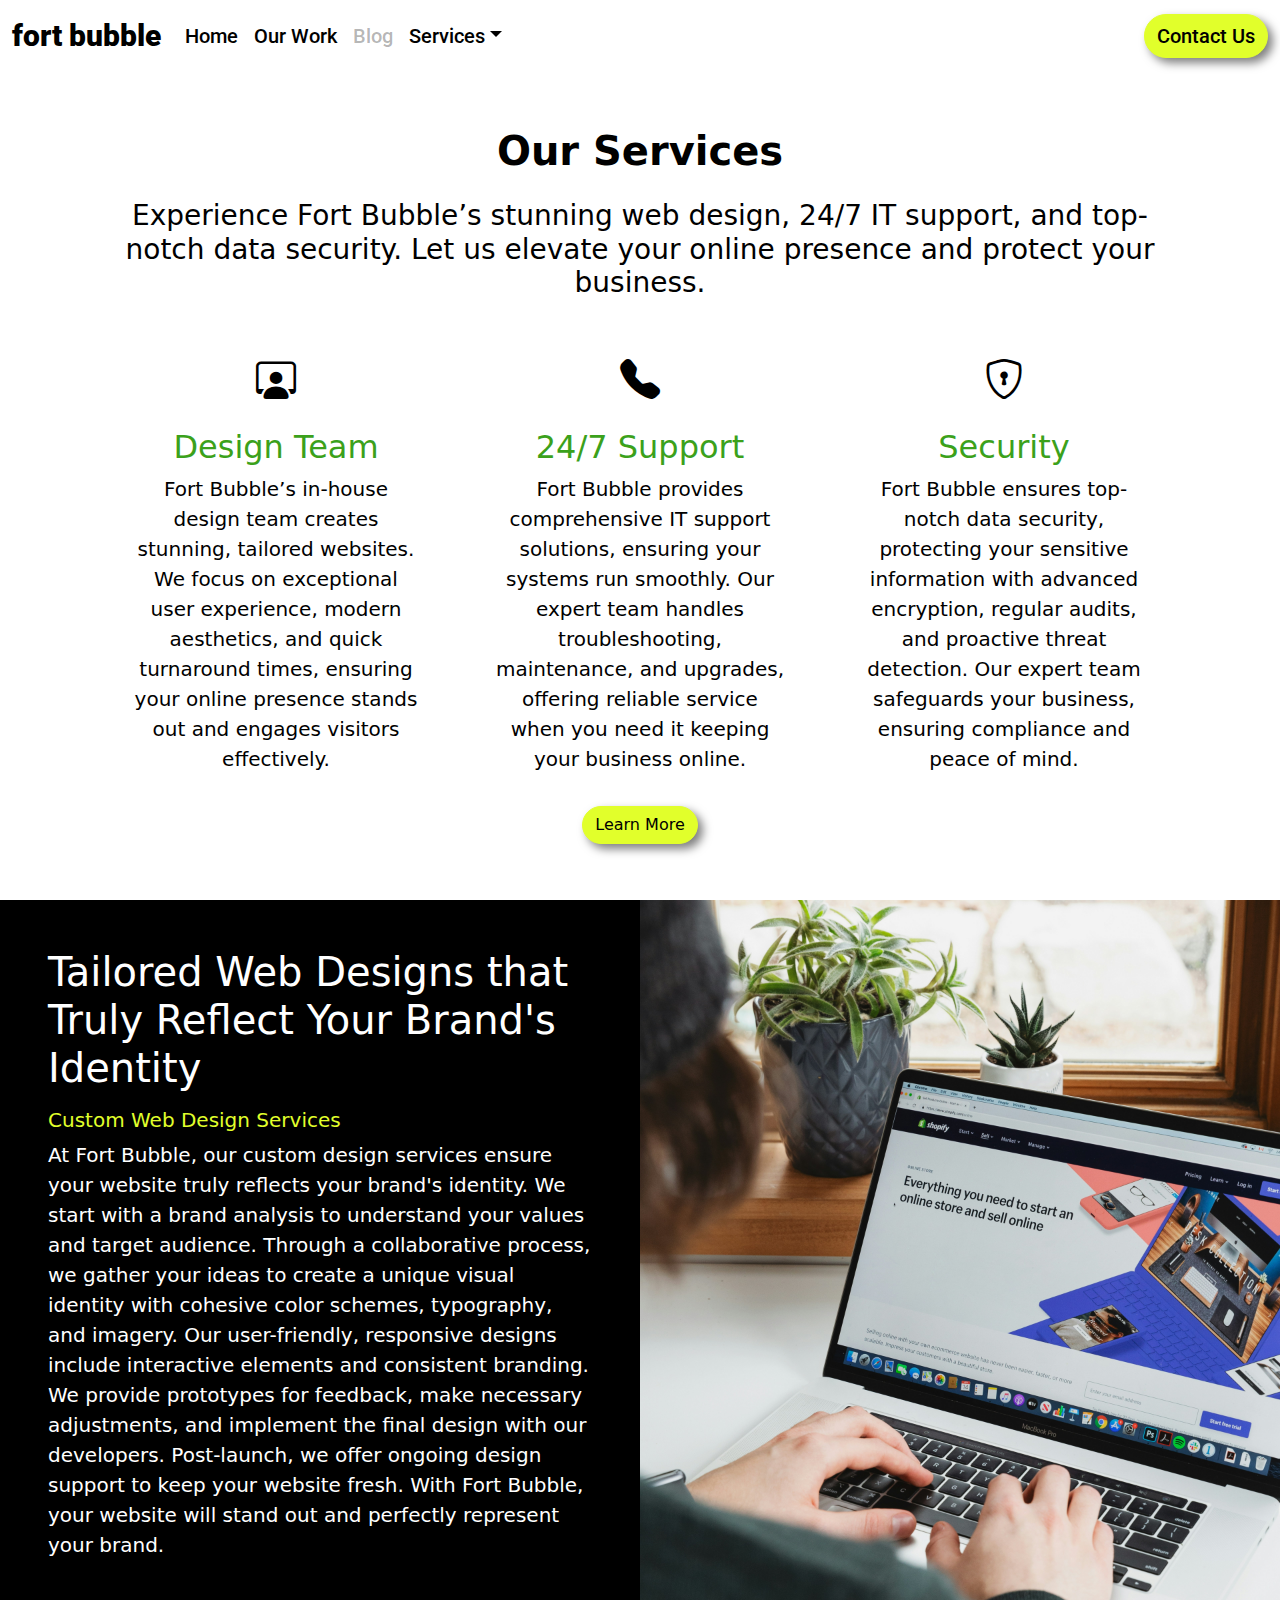
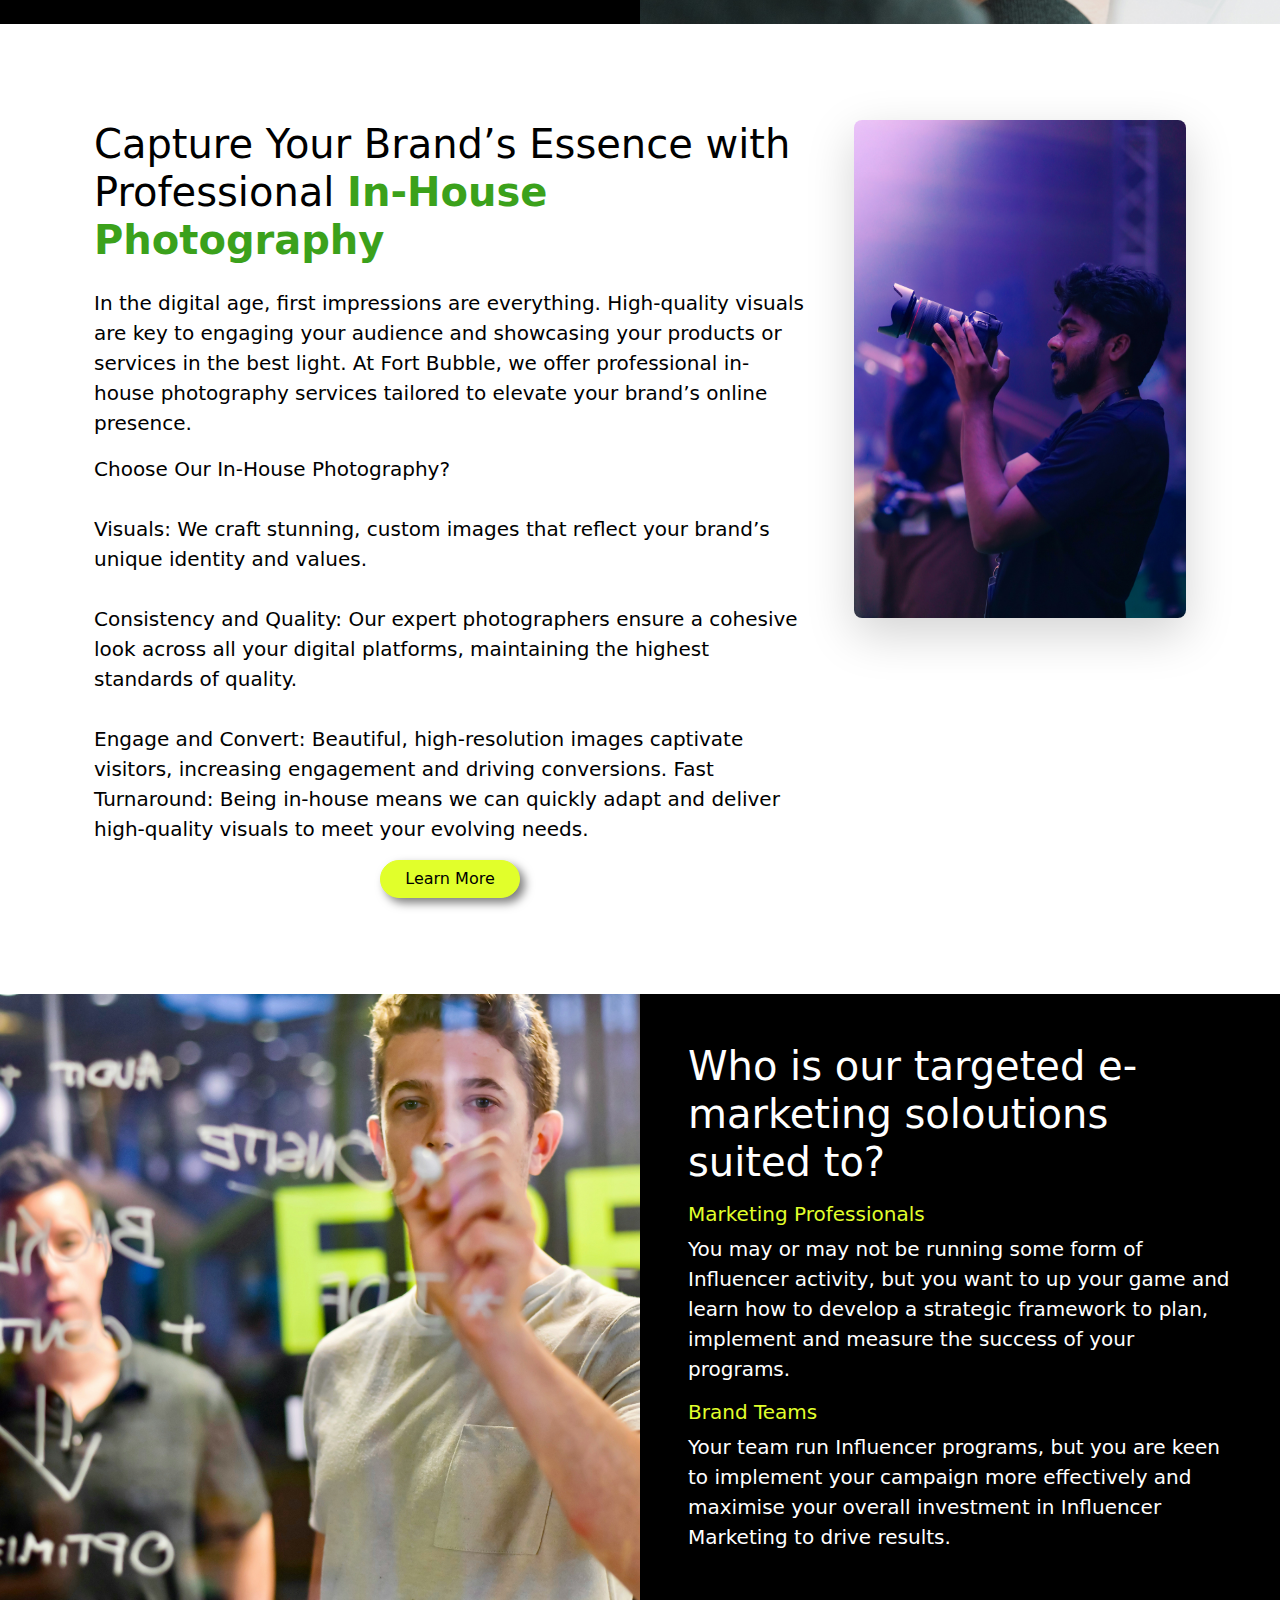
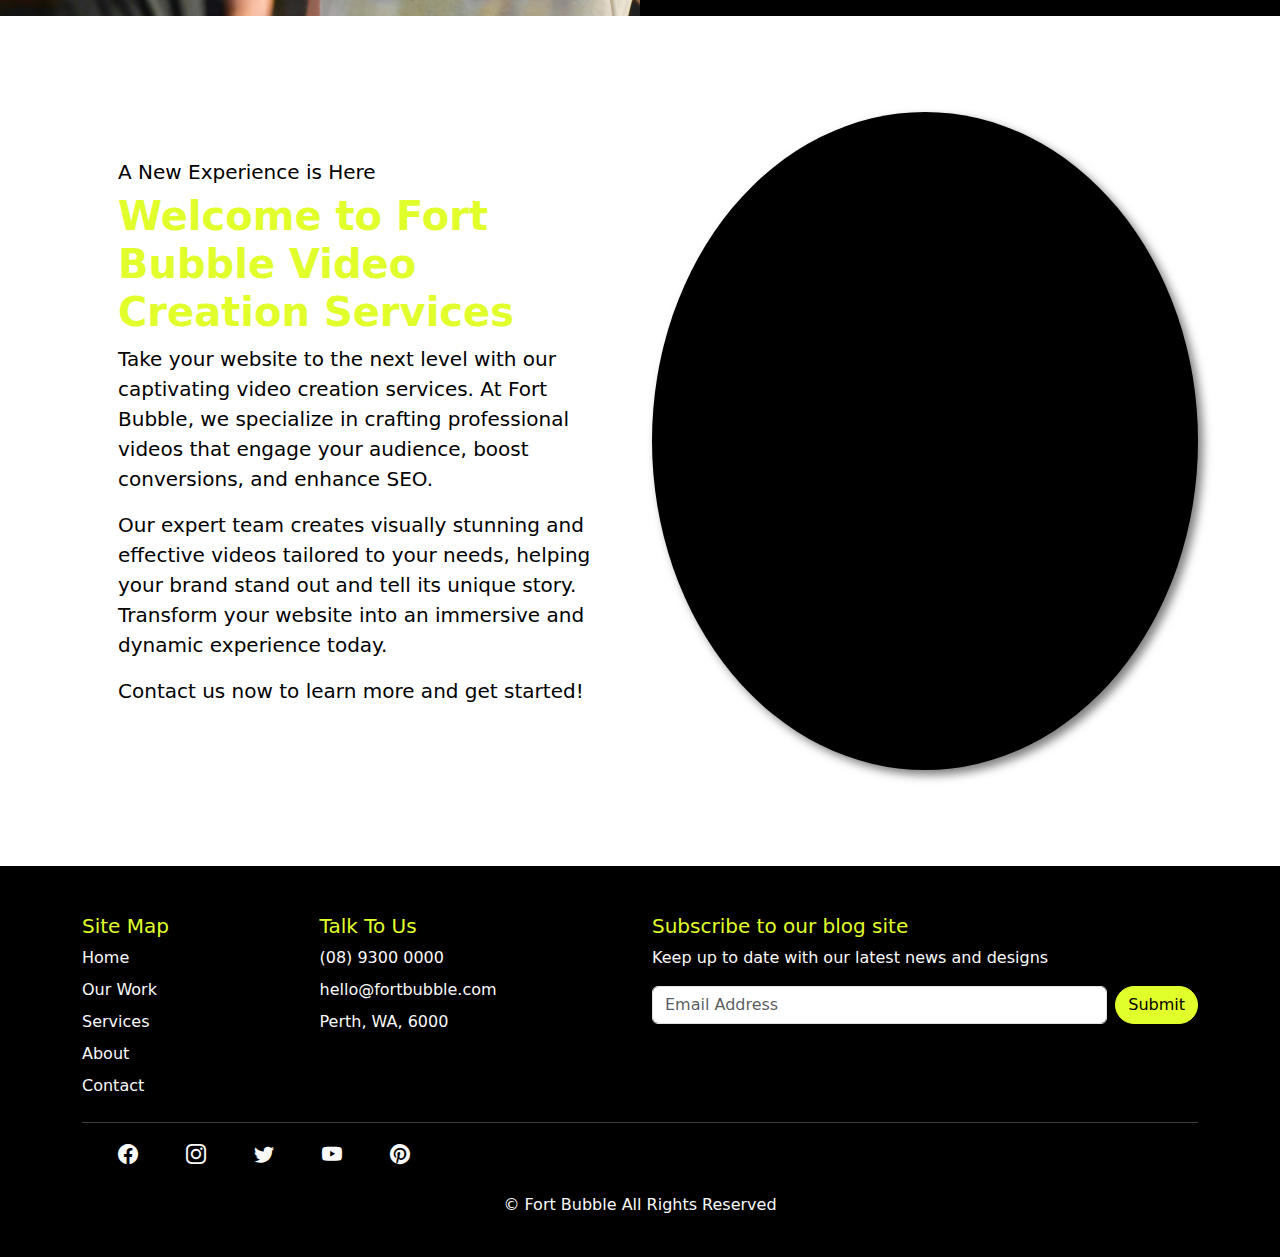
==== index.html @ 01739f4e "Add files via upload" ====
<!DOCTYPE html>
<html lang="en">
<head>
    <meta charset="utf-8">
    <meta name="viewport" content="width=device-width, initial-scale=1.0">
    <title>Fort Bubble</title>
    <link rel="stylesheet" href="https://cdn.jsdelivr.net/npm/bootstrap-icons@1.11.3/font/bootstrap-icons.min.css">
    <link rel="stylesheet" href="https://cdnjs.cloudflare.com/ajax/libs/font-awesome/6.5.2/css/all.min.css">
    <link rel="stylesheet" href="css/bootstrap.min.css">
    <link rel="stylesheet" href="css/styles.css">
    <link rel="icon" href="assets/images/icons/Fort Bubble Favicon.png">
</head>

<body class="bg-white">

    <!-- Navbar -->
    <nav class="navbar navbar-expand-md" aria-label="Navbar">
        <div class="container-fluid">
            <a class="navbar-brand navbold-fortbubble" href="index.html">fort bubble</a>
            <button class="navbar-toggler" type="button" data-bs-toggle="collapse" data-bs-target="#navbarsExample04" aria-controls="navbarsExample04" aria-expanded="false" aria-label="Toggle navigation">
                <span class="navbar-toggler-icon"></span>
            </button>
    
            <div class="collapse navbar-collapse" id="navbarsExample04">
                <ul class="navbar-nav me-auto mb-2 mb-md-0">
                    <li class="nav-item navbar-links">
                        <a class="nav-link active" aria-current="page" href="index.html">Home</a>
                    </li>
                    <li class="nav-item">
                        <a class="nav-link navbar-links" href="our work.html">Our Work</a>
                    </li>
                    <li class="nav-item">
                        <a class="nav-link navbar-links disabled" aria-disabled="true">Blog</a>
                    </li>
                    <li class="nav-item dropdown">
                        <a class="nav-link navbar-links dropdown-toggle" href="#" data-bs-toggle="dropdown" aria-expanded="false">Services</a>
                        <ul class="dropdown-menu">
                            <li><a class="dropdown-item navbar-links" href="services.html">Website Development</a></li>
                            <li><a class="dropdown-item navbar-links disabled" aria-disabled="true" href="#">IT Services</a></li>
                            <li><a class="dropdown-item navbar-links disabled" aria-disabled="true" href="#">Cloud Hosting</a></li>
                            <li><a class="dropdown-item navbar-links disabled" aria-disabled="true" href="#">Project Management</a></li>
                            <li><a class="dropdown-item navbar-links disabled" aria-disabled="true" href="#">Cyber Security</a></li>
                            <li><a class="dropdown-item navbar-links disabled" aria-disabled="true" href="#">AI Integration</a></li>
                        </ul>
                    </li>
                </ul>
                <div class="d-lg-flex col-lg-3 justify-content-lg-end">
                    <a href="contact.html" class="btn rounded-pill navbar-links">Contact Us</a>
                </div>
            </div>
        </div>
    </nav>

    <!--|| Services Section ||-->
    <section class="container my-5 py-2">
        <div class="container">
          <div class="container textdark">
            <div class="container text-center">
              <h1 class="fw-bold">Our Services</h1>
              <h3 class="pt-3">Experience Fort Bubble’s stunning web design, 24/7 IT support, and top-notch data security. Let us elevate your online presence and protect your business.</h3>
            </div>

            <div class="row">
                <div class="col-md-4 rounded pt-5">
                    <div class="container-fluid text-center">
                        <div class="img-box pb-3">
                            <h1><i class="bi bi-person-workspace"></i></h1>
                        </div>
                        <div class="container">
                            <h2 class="textsecondary">Design Team</h2>
                            <p class="lead">Fort Bubble’s <strong>in-house</strong> design team creates stunning, <strong>tailored websites</strong>. We focus on exceptional user experience,  
                            modern aesthetics, and quick turnaround times, ensuring your online presence <strong>stands out</strong> and engages visitors effectively.</p>
                        </div>
                    </div>
                </div>

                <div class="col-lg-4 rounded pt-5">
                    <div class="container-fluid text-center">
                        <div class="img-box pb-3">
                            <h1><i class="bi bi-telephone-fill"></i></h1>
                        </div>
                        <div class="container">
                            <h2 class="textsecondary">24/7 Support</h2>
                            <p class="lead">Fort Bubble provides comprehensive <strong>IT support solutions</strong>, ensuring your systems run smoothly. 
                            Our <strong>expert team</strong> handles troubleshooting, maintenance, and upgrades, offering 
                            reliable service <strong>when you need it</strong> keeping your business online.</p>
                        </div>
                    </div>
                </div>
            
                <div class="col-lg-4 rounded pt-5">
                    <div class="container-fluid text-center">
                        <div class="img-box pb-3">
                            <h1><i class="bi bi-shield-lock"></i></h1>
                        </div>
                        <div class="container-fluid">
                            <h2 class="textsecondary">Security</h2>
                            <p class="lead">Fort Bubble ensures top-notch <strong>data security</strong>, protecting your sensitive information with advanced encryption, 
                            regular audits, and proactive <strong>threat detection</strong>. Our expert team safeguards your business, ensuring compliance and <strong>peace of mind</strong>.</p>
                        </div>
                    </div>
                </div>
            </div>
          </div>
        </div>
        <div class="container-fluid text-center pt-3">
            <a href="services.html" class="btn rounded-pill">Learn More</a>
      </div>
    </section>

    <!--|| Tailored Web Design ||-->
    <section class="container-fluid">
        <div class="row">
            <div class="col-lg-6 p-5 text-white bgdark">
                <h1 class="mb-3">Tailored Web Designs that Truly Reflect Your Brand's Identity</h1>
                <h5 class="textprimary">Custom Web Design Services</h5>
                    <p class="lead">
                        At Fort Bubble, our custom design services ensure your website truly reflects your brand's identity. We start with a brand analysis to understand your values and target audience. 
                        Through a collaborative process, we gather your ideas to create a unique visual identity with cohesive color schemes, typography, and imagery. 
                        Our user-friendly, responsive designs include interactive elements and consistent branding. We provide prototypes for feedback, make necessary adjustments, and implement the final design with our developers. 
                        Post-launch, we offer ongoing design support to keep your website fresh. With Fort Bubble, your website will stand out and perfectly represent your brand.</p>
            </div>
            <div class="col-lg-6 computer"></div>
        </div>
    </section>

    <!--|| Photography Section ||-->
    <div class="container col-lg-12 px-4 py-5 textdark">
        <div class="row flex-lg-row-reverse align-item-center g-5 py-5">
            <div class="col-lg-4">
                <img src="assets/images/other/photography.jpg" class="d-block mx-lg-auto img-fluid rounded-3 shadow-lg" alt="Man taking a Photo at a concert" width="400" height="300" loading="lazy">
            </div>
            <div class="col-lg-8">
                <h1 class="mb-4">Capture Your Brand’s Essence with Professional <b class="textsecondary">In-House Photography</b></h1>
                <p class="lead">In the digital age, first impressions are everything. High-quality visuals are key to engaging your audience and showcasing your products 
                    or services in the best light. At <strong>Fort Bubble</strong>, we offer professional in-house photography 
                    services tailored to elevate your brand’s online presence.</p>
                <p class="lead"><strong>Choose Our In-House Photography?</strong><br> 
                    <br><strong>Visuals:</strong> We craft stunning, custom images that reflect your brand’s unique identity and values.<br>
                    <br><strong>Consistency and Quality:</strong> Our expert photographers ensure a cohesive look across all your digital platforms, maintaining the highest standards of quality.<br>
                    <br><strong>Engage and Convert:</strong> Beautiful, high-resolution images captivate visitors, increasing engagement and driving conversions.
                    Fast Turnaround: Being in-house means we can quickly adapt and deliver high-quality visuals to meet your evolving needs.</p>
                <div class="d-grid gap-2 d-sm-flex justify-content-sm-center">
                    <button type="button" class="btn rounded-pill px-4">Learn More</button>
                </div>
            </div>
        </div>
    </div>

    <!--|| Influencer Training ||-->
    <section class="container-fluid">
        <div class="row">
            <div class="col-lg-6 marketing"></div>
            <div class="col-lg-6 p-5 text-white bgdark">
                <h1 class="mb-3">Who is our targeted e-marketing soloutions suited to?</h1>
                <h5 class="textprimary">Marketing Professionals</h5>
                    <p class="lead">You may or may not be running some form of Influencer activity, 
                        but you want to up your game and learn how to develop a strategic framework to plan, 
                        implement and measure the success of your programs.</p>
                    
                <h5 class="textprimary">Brand Teams</h5>
                    <p class="lead">Your team run Influencer programs, but you are keen to implement your campaign 
                        more effectively and maximise your overall investment in Influencer Marketing to drive results.</p>
            </div>
        </div>
    </section>

    <!--|| Youtube embed ||-->

    <section class="container my-5 py-5">
        <div class="row textdark">
            <div class="container col-lg-6 p-5">
                <h5>A New Experience is Here</h5>
                <h1 class="textprimary"><strong>Welcome to Fort Bubble Video Creation Services</strong></h1>
                <p class="lead">Take your website to the next level with our captivating video creation services. 
                    At <strong>Fort Bubble</strong>, we specialize in crafting professional videos that engage your audience, 
                    boost conversions, and enhance SEO.</p>
                <p class="lead">Our expert team creates visually stunning and effective videos tailored to your needs, 
                    helping your brand stand out and tell its unique story. 
                    Transform your website into an immersive and dynamic experience today.</p>
                <p class="lead">Contact us now to learn more and get started!</p>
            </div>
            <div class="container col-lg-6">
                <iframe class="shadow1 embed-responsive-item circle-container" src="https://www.youtube-nocookie.com/embed/6H7kkgvieLo?si=Ude9DZInIoRWcm2Uautoplay=1&mute=1&loop=1" title="YouTube video player" 
                        frameborder="5" allow="accelerometer; autoplay; clipboard-write; encrypted-media; gyroscope; picture-in-picture; web-share" referrerpolicy="strict-origin-when-cross-origin" allowfullscreen></iframe>
            </div>
        </div>
    </section>

    <!-- Footer -->
    <footer class="container-fluid bgdark">
        <div class="container pt-5">
            <div class="row">
                <div class="col-3 col-md">
                    <h5 class="textprimary">Site Map</h5>
                    <ul class="nav flex-column">
                        <li class="nav-item mb-2"><a href="index.html" class="nav-link p-0 textlight">Home</a></li>
                        <li class="nav-item mb-2"><a href="our-work.html" class="nav-link p-0 textlight">Our Work</a></li>
                        <li class="nav-item mb-2"><a href="services.html" class="nav-link p-0 textlight">Services</a></li>
                        <li class="nav-item mb-2"><a href="about.html" class="nav-link p-0 textlight">About</a></li>
                        <li class="nav-item mb-2"><a href="contact.html" class="nav-link p-0 textlight">Contact</a></li>
                    </ul>
                </div>
                <div class="col-3 col-md mb-3">
                    <h5 class="textprimary">Talk To Us</h5>
                    <ul class="nav flex-column">
                        <li class="nav-item mb-2"><a href="#" class="nav-link p-0 textlight">(08) 9300 0000</a></li>
                        <li class="nav-item mb-2"><a href="#" class="nav-link p-0 textlight">hello@fortbubble.com</a></li>
                        <p class="mb-2 textlight">Perth, WA, 6000</p>
                    </ul>
                </div>
                <div class="col-md-6 offset-md-1 mb-3">
                    <form action="#">
                        <h5 class="textprimary">Subscribe to our blog site</h5>
                        <p class="textlight">Keep up to date with our latest news and designs</p>
                        <div class="d-flex flex-column flex-sm-row w-100 gap-2">
                            <label for="blog1" class="visually-hidden">Email Address</label>
                            <input id="blog1" type="text" class="form-control" placeholder="Email Address">
                            <button class="btn rounded-pill" type="submit">Submit</button>
                        </div>
                    </form>
                </div>
            </div>
            <hr class="textlight">
            <div class="container-fluid">
                <div class="d-flex flex-sm-row">
                    <a href="#"><i class="bi bi-facebook textlight fs-5 m-4"></i></a>
                    <a href="#"><i class="bi bi-instagram textlight fs-5 m-4"></i></a>
                    <a href="#"><i class="bi bi-twitter textlight fs-5 m-4"></i></a>
                    <a href="#"><i class="bi bi-youtube textlight fs-5 m-4"></i></a>
                    <a href="#"><i class="bi bi-pinterest textlight fs-5 m-4"></i></a>
                </div>
                <div class="d-flex flex-column flex-sm-row justify-content-center py-4">
                    <p class="textlight fw-light">&copy; Fort Bubble All Rights Reserved</p>
                </div>              
            </div>           
        </div>
    </footer>

    <script src="js/bootstrap.bundle.min.js"></script>
    <script src="Assets/dropdown.js"></script>
</body>
</html>
---- css/styles.css ----
@import url('https://fonts.googleapis.com/css2?family=Roboto:ital,wght@0,100;0,300;0,400;0,500;0,700;0,900;1,100;1,300;1,400;1,500;1,700;1,900&display=swap');
@font-face { font-family: Bubble1; src: url('/assets/font/BubbleBoba-YzlZj.ttf'); }
@font-face { font-family: Bubble2; src: url('/assets/font/BubbleBobble-rg3rx.ttf'); }

:root {
    --corePrimary: #e1ff2b;
    --coreSecondary: #3ba11b;
    --coreGrey: #a9a9a9;
    --coreLightGrey: #efefef;
    --coreWhite: #fafafa;
    --coreDark: #000000;
}

/* Button Outline Colors */

.rounded-pill{
    background-color: var(--corePrimary);
    font-weight: 500;
    color: var(--coreDark);
    border-color: var(--corePrimary);
    box-shadow: 5px 5px 10px rgba(0, 0, 0, 0.5); /* Add shadow */
    transition: transform 0.3s ease-in-out;
}

.btn:hover {
    background-color: var(--coreSecondary);
    font-weight: bold;
    color: var(--coreWhite);
    border-color: var(--coreSecondary);
    transform: scale(1.05);
}

.shadow1 {
box-shadow: 5px 5px 10px rgba(0, 0, 0, 0.5); /* Add shadow */
}

/* Heading Colors */
.headline {
    color: var(--coreWhite);
    font-weight: bold;
    font-size: xxx-large;
}
.textprimary {
    color: var(--corePrimary);
}

.textlight {
    color: var(--coreWhite);
}

.textlight:hover {
    color: var(--corePrimary);
}

.textdark {
    color:var(--coreDark);
}

.textsecondary {
    color: var(--coreSecondary);
}

/* Background Colors */
.bgdark {
    background-color: var(--coreDark);
}

.bglight {
    background-color: var(--coreWhite);
}

.bgprimary {
    background-color: var(--corePrimary);
}

.bgsecondary {
    background-color: var(--coreSecondary);
}

.bggrey {
    background-color: var(--coreGrey);
}

.pop {
    color: rgb(250, 69, 100);
    font-family: bubble2;
    font-weight: 100;
    font-size: 60px;

}

/* Header Section */
.background-container {
    background-image: url(/assets/images/background/sqaures.png);
    background-size: cover;
    background-position:top;
    background-repeat: no-repeat;
    min-height: 100vh; /* Full viewport height */
    display: flex;
    align-items: center; /* Center content vertically */
    justify-content: center; /* Center content horizontally */
    color: white; /* Ensure text is readable over the image */
    text-align: center;
}

.designteam {
    background-image: url(/assets/images/other/design_team.jpg);
    background-size: cover;
    background-position:center;
    background-repeat: no-repeat;
    min-height: 550px;
    display: flex;
    align-items: center;
    justify-content: center;
}

.jellyfish {
    background-image: url(/assets/images/other/jellyfish.jpg);
    background-size: cover;
    background-position:center;
    background-repeat: no-repeat;
    min-height: 550px;
    display: flex;
    align-items: center;
    justify-content: center;
}

.team {
    background-image: url(/assets/images/other/team.jpg);
    background-size: cover;
    background-position:center;
    background-repeat: no-repeat;
    min-height: 550px;
    display: flex;
    align-items: center;
    justify-content: center;
}

.marketing {
    background-image: url(/assets/images/other/marketing.jpg);
    background-size: cover;
    background-position:center;
    background-repeat: no-repeat;
    min-height: 550px;
    display: flex;
    align-items: center;
    justify-content: center;
}

.computer {
    background-image: url(/assets/images/other/computer_screen.jpg);
    background-size: cover;
    background-position:center;
    background-repeat: no-repeat;
    min-height: 550px;
    display: flex;
    align-items: center;
    justify-content: center;
}

.digitalblob {
    background-image: url(/assets/images/other/digital_blob.jpg);
    background-size: cover;
    background-position:center;
    background-repeat: no-repeat;
    min-height: 200px;
    display: flex;
    align-items: center;
    justify-content: center;
}

.circle-container {
    width: 100%;
    height: 100%;
    background-color: var(--coreDark);
    border-radius: 50%;
    display: flex;
    justify-content: center;
    align-items: center;
    color: white;
    font-size: 20px;
    text-align: center;
}

/* Navbar Styles */

.navbold-fortbubble {
    font-family: "Roboto", Helvetica, sans-serif;
    font-weight: 900;
    font-style: normal;
    font-size: 30px;
    color:var(--coreDark);
    transition: transform 0.3s ease-in-out;
}

.navbold-fortbubble:hover {
    transform: scale(1.05);
}

.navbar-links {
    font-family: "Roboto", Helvetica, sans-serif;
    font-weight: 500;
    font-style: normal;
    font-size: 20px;
    color: var(--coreDark);
}

.nav-link-current {
    font-family: "Roboto", Helvetica, sans-serif;
    font-weight: 500;
    font-style:normal;
    font-size: 20px;
    color:var(--coreSecondary);
}

.memberafgri {
    width: 150px;
    height: 150px;
    border-radius: 50%;
    overflow: hidden;
    margin: 10px;
    box-shadow: 0 0 10px rgba(0, 0, 0, 0.1);
    transition: transform 0.3s ease-in-out;
}

.memberafgri:hover {
    transform: scale(1.2);
    background-image: url(/assets/images/other/afgri_background.PNG);
}

.memberaswa {
    width: 150px;
    height: 150px;
    border-radius: 50%;
    overflow: hidden;
    margin: 10px;
    box-shadow: 0 0 10px rgba(0, 0, 0, 0.1);
    transition: transform 0.3s ease-in-out;
}

.memberaswa:hover {
    transform: scale(1.2);
    background-image: url(/assets/images/other/aswa_background.PNG);
}

.memberkc {
    width: 150px;
    height: 150px;
    border-radius: 50%;
    overflow: hidden;
    margin: 10px;
    box-shadow: 0 0 10px rgba(0, 0, 0, 0.1);
    transition: transform 0.3s ease-in-out;
}

.memberkc:hover {
    transform: scale(1.2);
    background-image: url(/assets/images/other/kitchencapital_background.PNG);
}

.memberlw {
    width: 150px;
    height: 150px;
    border-radius: 50%;
    overflow: hidden;
    margin: 10px;
    box-shadow: 0 0 10px rgba(0, 0, 0, 0.1);
    transition: transform 0.3s ease-in-out;
}

.memberlw:hover {
    transform: scale(1.2);
    background-image: url(/assets/images/other/lifestyle_background.PNG);
}

.memberl123 {
    width: 150px;
    height: 150px;
    border-radius: 50%;
    overflow: hidden;
    margin: 10px;
    box-shadow: 0 0 10px rgba(0, 0, 0, 0.1);
    transition: transform 0.3s ease-in-out;
}

.memberl123:hover {
    transform: scale(1.2);
    background-image: url(/assets/images/other/loans123_background.PNG);
}

.membermm {
    width: 150px;
    height: 150px;
    border-radius: 50%;
    overflow: hidden;
    margin: 10px;
    box-shadow: 0 0 10px rgba(0, 0, 0, 0.1);
    transition: transform 0.3s ease-in-out;
}

.membermm:hover {
    transform: scale(1.2);
    background-image: url(/assets/images/other/mm_background.PNG);
}
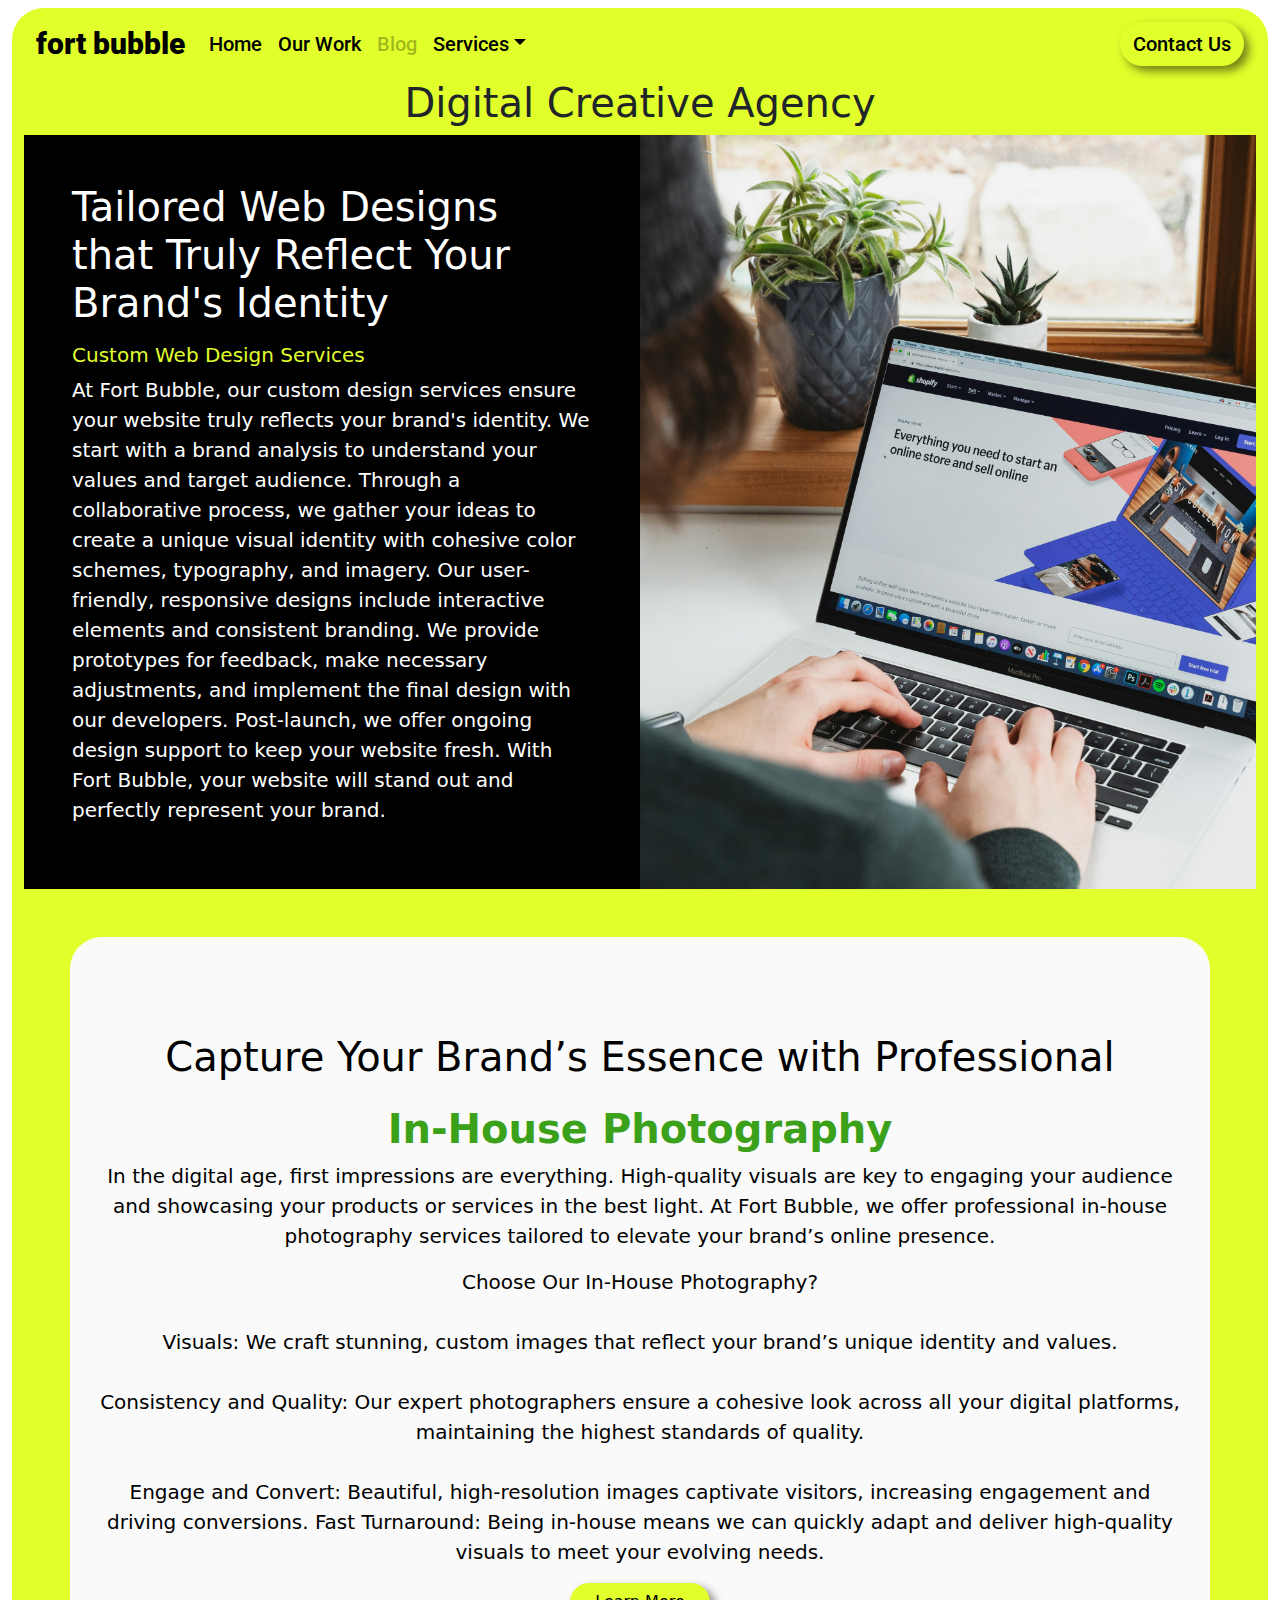
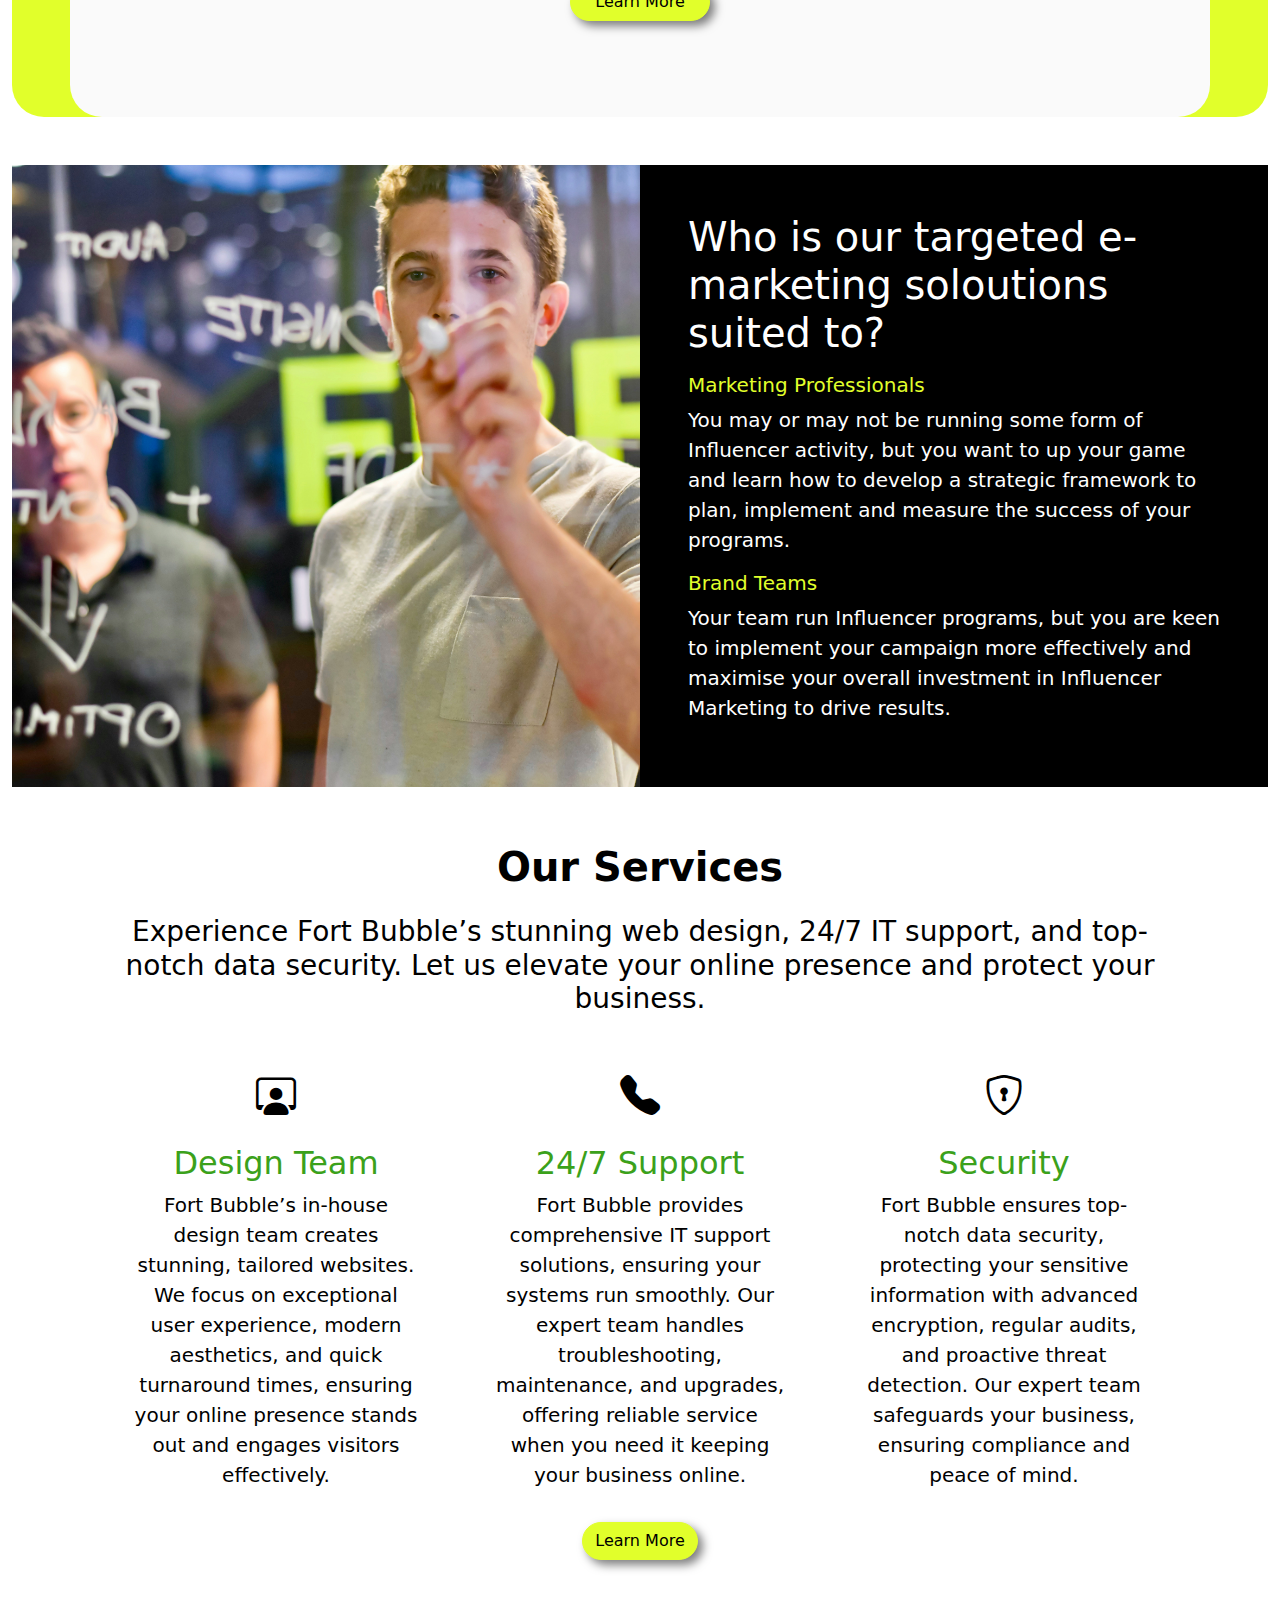
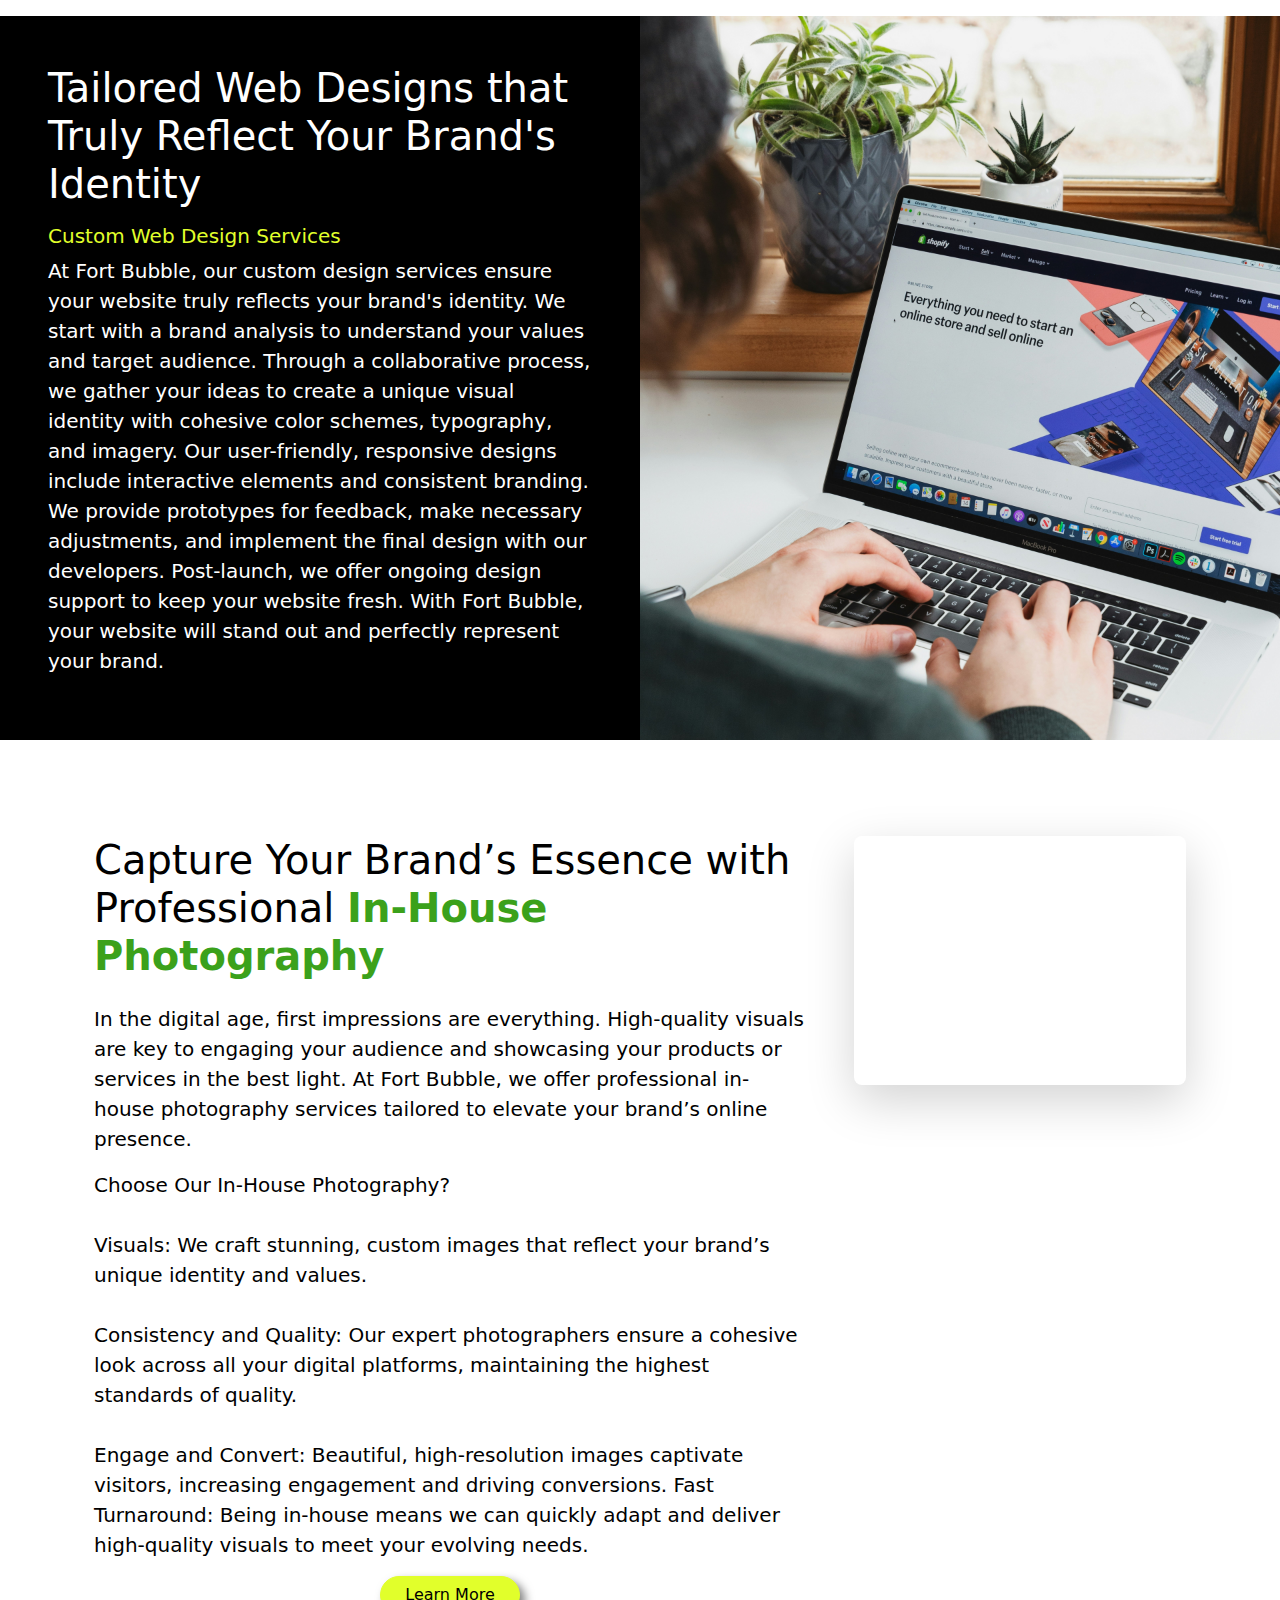
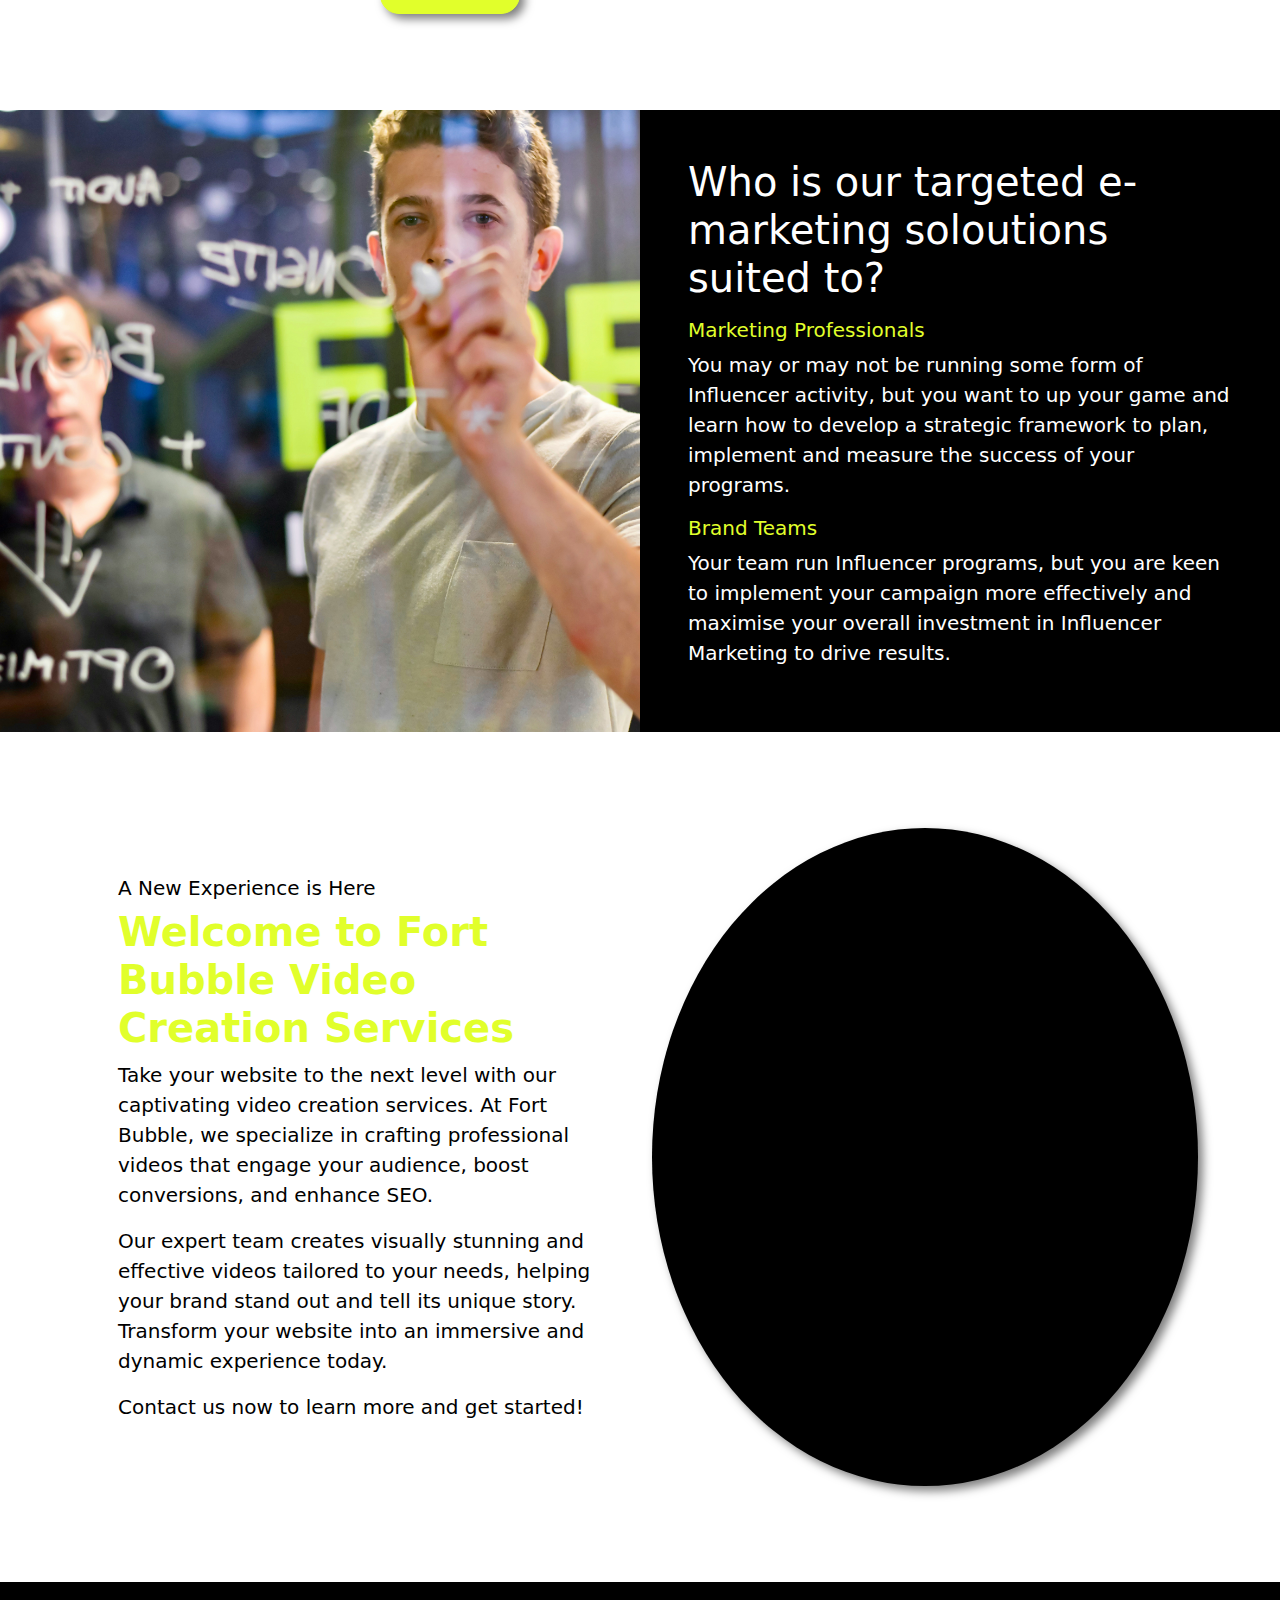
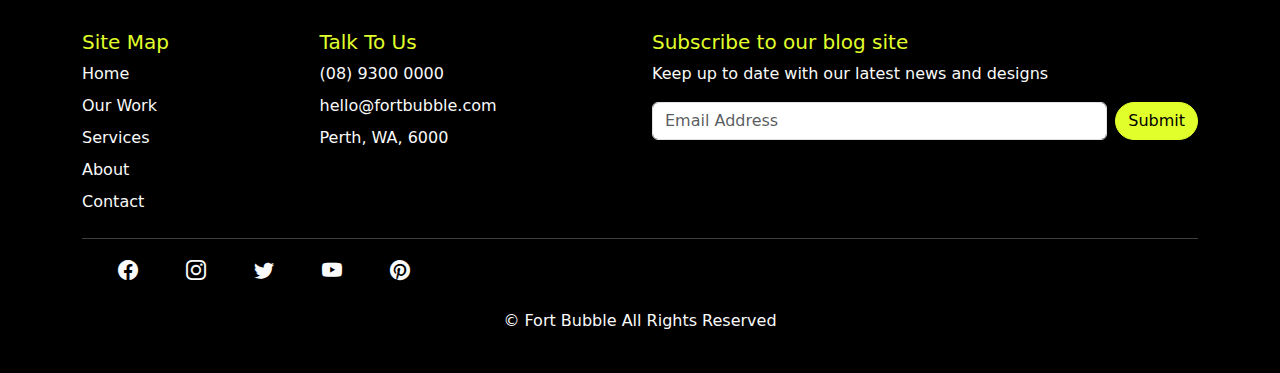
==== commit d0beb40a: "Add files via upload" ====
--- a/index.html
+++ b/index.html
@@ -13,43 +13,105 @@
 
 <body class="bg-white">
 
-    <!-- Navbar -->
-    <nav class="navbar navbar-expand-md" aria-label="Navbar">
-        <div class="container-fluid">
-            <a class="navbar-brand navbold-fortbubble" href="index.html">fort bubble</a>
-            <button class="navbar-toggler" type="button" data-bs-toggle="collapse" data-bs-target="#navbarsExample04" aria-controls="navbarsExample04" aria-expanded="false" aria-label="Toggle navigation">
-                <span class="navbar-toggler-icon"></span>
-            </button>
+    <Section class="container-fluid pt-2">
+        <div class="container-fluid rounded-5 bgprimary device-width">
+            <nav class="navbar navbar-expand-md" aria-label="Navbar">
+                <div class="container-fluid">
+                    <a class="navbar-brand navbold-fortbubble" href="index.html">fort bubble</a>
+                    <button class="navbar-toggler" type="button" data-bs-toggle="collapse" data-bs-target="#navbarsExample04" aria-controls="navbarsExample04" aria-expanded="false" aria-label="Toggle navigation">
+                        <span class="navbar-toggler-icon"></span>
+                    </button>        
+                    <div class="collapse navbar-collapse" id="navbarsExample04">
+                        <ul class="navbar-nav me-auto mb-2 mb-md-0">
+                            <li class="nav-item navbar-links">
+                                <a class="nav-link active" aria-current="page" href="index.html">Home</a>
+                            </li>
+                            <li class="nav-item">
+                                <a class="nav-link navbar-links" href="our work.html">Our Work</a>
+                            </li>
+                            <li class="nav-item">
+                                <a class="nav-link navbar-links disabled" aria-disabled="true">Blog</a>
+                            </li>
+                            <li class="nav-item dropdown">
+                                <a class="nav-link navbar-links dropdown-toggle" href="#" data-bs-toggle="dropdown" aria-expanded="false">Services</a>
+                                <ul class="dropdown-menu">
+                                    <li><a class="dropdown-item navbar-links" href="services.html">Website Development</a></li>
+                                    <li><a class="dropdown-item navbar-links disabled" aria-disabled="true" href="#">IT Services</a></li>
+                                    <li><a class="dropdown-item navbar-links disabled" aria-disabled="true" href="#">Cloud Hosting</a></li>
+                                    <li><a class="dropdown-item navbar-links disabled" aria-disabled="true" href="#">Project Management</a></li>
+                                    <li><a class="dropdown-item navbar-links disabled" aria-disabled="true" href="#">Cyber Security</a></li>
+                                    <li><a class="dropdown-item navbar-links disabled" aria-disabled="true" href="#">AI Integration</a></li>
+                                </ul>
+                            </li>
+                        </ul>
+                        <div class="d-lg-flex col-lg-3 justify-content-lg-end">
+                            <a href="contact.html" class="btn rounded-pill navbar-links">Contact Us</a>
+                        </div>
+                    </div>
+                </div>
+            </nav>
+
+            <div class="container text-center">
+                <h1>Digital Creative Agency</h1>
+            </div>
+
+            <!--|| Tailored Web Design ||-->
+            <section class="container-fluid">
+                <div class="row">
+                    <div class="col-lg-6 p-5 text-white bgdark">
+                        <h1 class="mb-3">Tailored Web Designs that Truly Reflect Your Brand's Identity</h1>
+                        <h5 class="textprimary">Custom Web Design Services</h5>
+                            <p class="lead">
+                                At Fort Bubble, our custom design services ensure your website truly reflects your brand's identity. We start with a brand analysis to understand your values and target audience. 
+                                Through a collaborative process, we gather your ideas to create a unique visual identity with cohesive color schemes, typography, and imagery. 
+                                Our user-friendly, responsive designs include interactive elements and consistent branding. We provide prototypes for feedback, make necessary adjustments, and implement the final design with our developers. 
+                                Post-launch, we offer ongoing design support to keep your website fresh. With Fort Bubble, your website will stand out and perfectly represent your brand.</p>
+                    </div>
+                    <div class="col-lg-6 computer"></div>
+                </div>
+            </section>
+
+            <!--|| Photography Section ||-->
+            <div class="container rounded-5 px-4 py-5 textdark bglight my-5">
+                <div class="text-center py-5">
+                        <h1 class="mb-4">Capture Your Brand’s Essence with Professional</h1>
+                        <h1> <b class="textsecondary">In-House Photography</b></h1>
+                        <p class="lead">In the digital age, first impressions are everything. High-quality visuals are key to engaging your audience and showcasing your products 
+                        or services in the best light. At <strong>Fort Bubble</strong>, we offer professional in-house photography 
+                        services tailored to elevate your brand’s online presence.</p>
+                        <p class="lead"><strong>Choose Our In-House Photography?</strong><br> 
+                        <br><strong>Visuals:</strong> We craft stunning, custom images that reflect your brand’s unique identity and values.<br>
+                        <br><strong>Consistency and Quality:</strong> Our expert photographers ensure a cohesive look across all your digital platforms, maintaining the highest standards of quality.<br>
+                        <br><strong>Engage and Convert:</strong> Beautiful, high-resolution images captivate visitors, increasing engagement and driving conversions.
+                        Fast Turnaround: Being in-house means we can quickly adapt and deliver high-quality visuals to meet your evolving needs.</p>
+                        <div class="d-grid gap-2 d-sm-flex justify-content-sm-center">
+                            <button type="button" class="btn rounded-pill px-4">Learn More</button>
+                        </div>
+                    </div>
+                </div>
+            </div>
+            <!--|| Influencer Training ||-->
+            <section class="container-fluid">
+                <div class="row">
+                    <div class="col-lg-6 marketing"></div>
+                    <div class="col-lg-6 p-5 text-white bgdark">
+                        <h1 class="mb-3">Who is our targeted e-marketing soloutions suited to?</h1>
+                        <h5 class="textprimary">Marketing Professionals</h5>
+                        <p class="lead">You may or may not be running some form of Influencer activity, 
+                        but you want to up your game and learn how to develop a strategic framework to plan, 
+                        implement and measure the success of your programs.</p>
+                    
+                        <h5 class="textprimary">Brand Teams</h5>
+                        <p class="lead">Your team run Influencer programs, but you are keen to implement your campaign 
+                        more effectively and maximise your overall investment in Influencer Marketing to drive results.</p>
+                    </div>
+                </div>
+            </section>
+        </div>
+
+
+    </Section>
     
-            <div class="collapse navbar-collapse" id="navbarsExample04">
-                <ul class="navbar-nav me-auto mb-2 mb-md-0">
-                    <li class="nav-item navbar-links">
-                        <a class="nav-link active" aria-current="page" href="index.html">Home</a>
-                    </li>
-                    <li class="nav-item">
-                        <a class="nav-link navbar-links" href="our work.html">Our Work</a>
-                    </li>
-                    <li class="nav-item">
-                        <a class="nav-link navbar-links disabled" aria-disabled="true">Blog</a>
-                    </li>
-                    <li class="nav-item dropdown">
-                        <a class="nav-link navbar-links dropdown-toggle" href="#" data-bs-toggle="dropdown" aria-expanded="false">Services</a>
-                        <ul class="dropdown-menu">
-                            <li><a class="dropdown-item navbar-links" href="services.html">Website Development</a></li>
-                            <li><a class="dropdown-item navbar-links disabled" aria-disabled="true" href="#">IT Services</a></li>
-                            <li><a class="dropdown-item navbar-links disabled" aria-disabled="true" href="#">Cloud Hosting</a></li>
-                            <li><a class="dropdown-item navbar-links disabled" aria-disabled="true" href="#">Project Management</a></li>
-                            <li><a class="dropdown-item navbar-links disabled" aria-disabled="true" href="#">Cyber Security</a></li>
-                            <li><a class="dropdown-item navbar-links disabled" aria-disabled="true" href="#">AI Integration</a></li>
-                        </ul>
-                    </li>
-                </ul>
-                <div class="d-lg-flex col-lg-3 justify-content-lg-end">
-                    <a href="contact.html" class="btn rounded-pill navbar-links">Contact Us</a>
-                </div>
-            </div>
-        </div>
-    </nav>
 
     <!--|| Services Section ||-->
     <section class="container my-5 py-2">
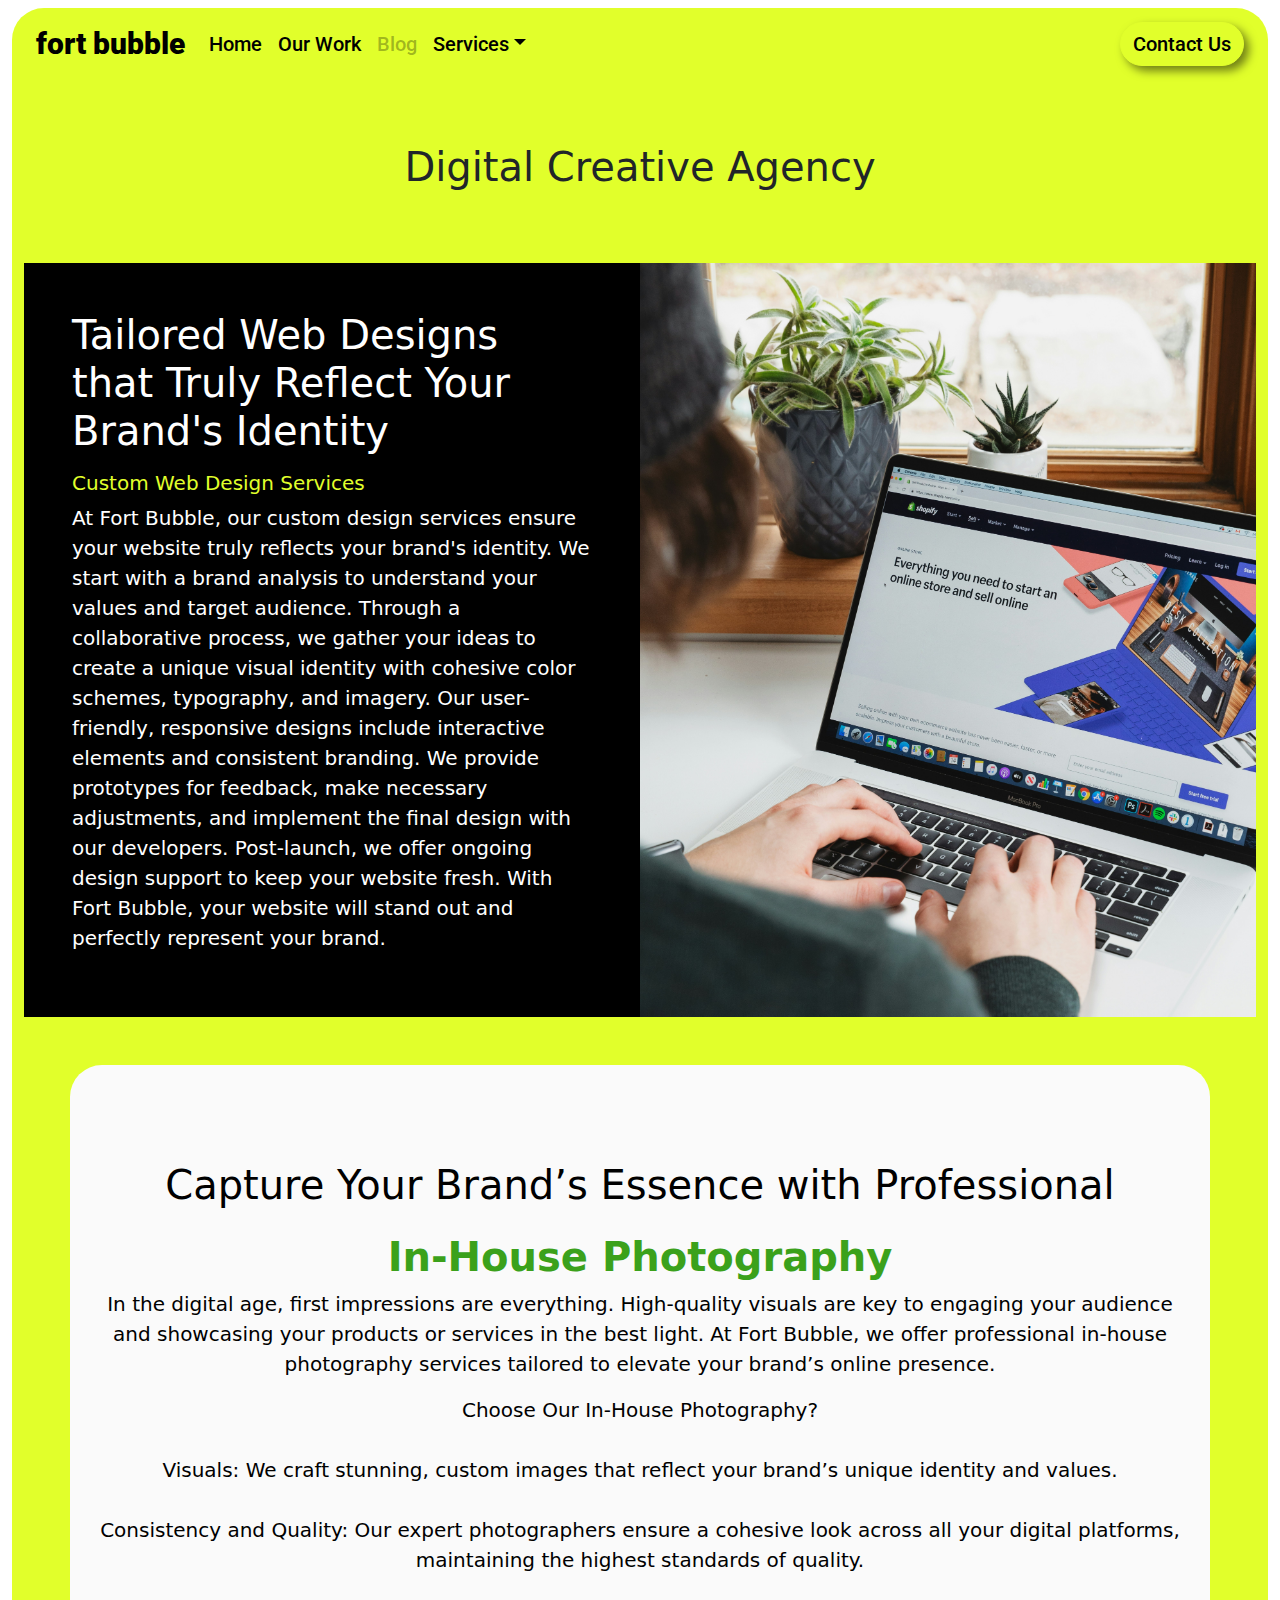
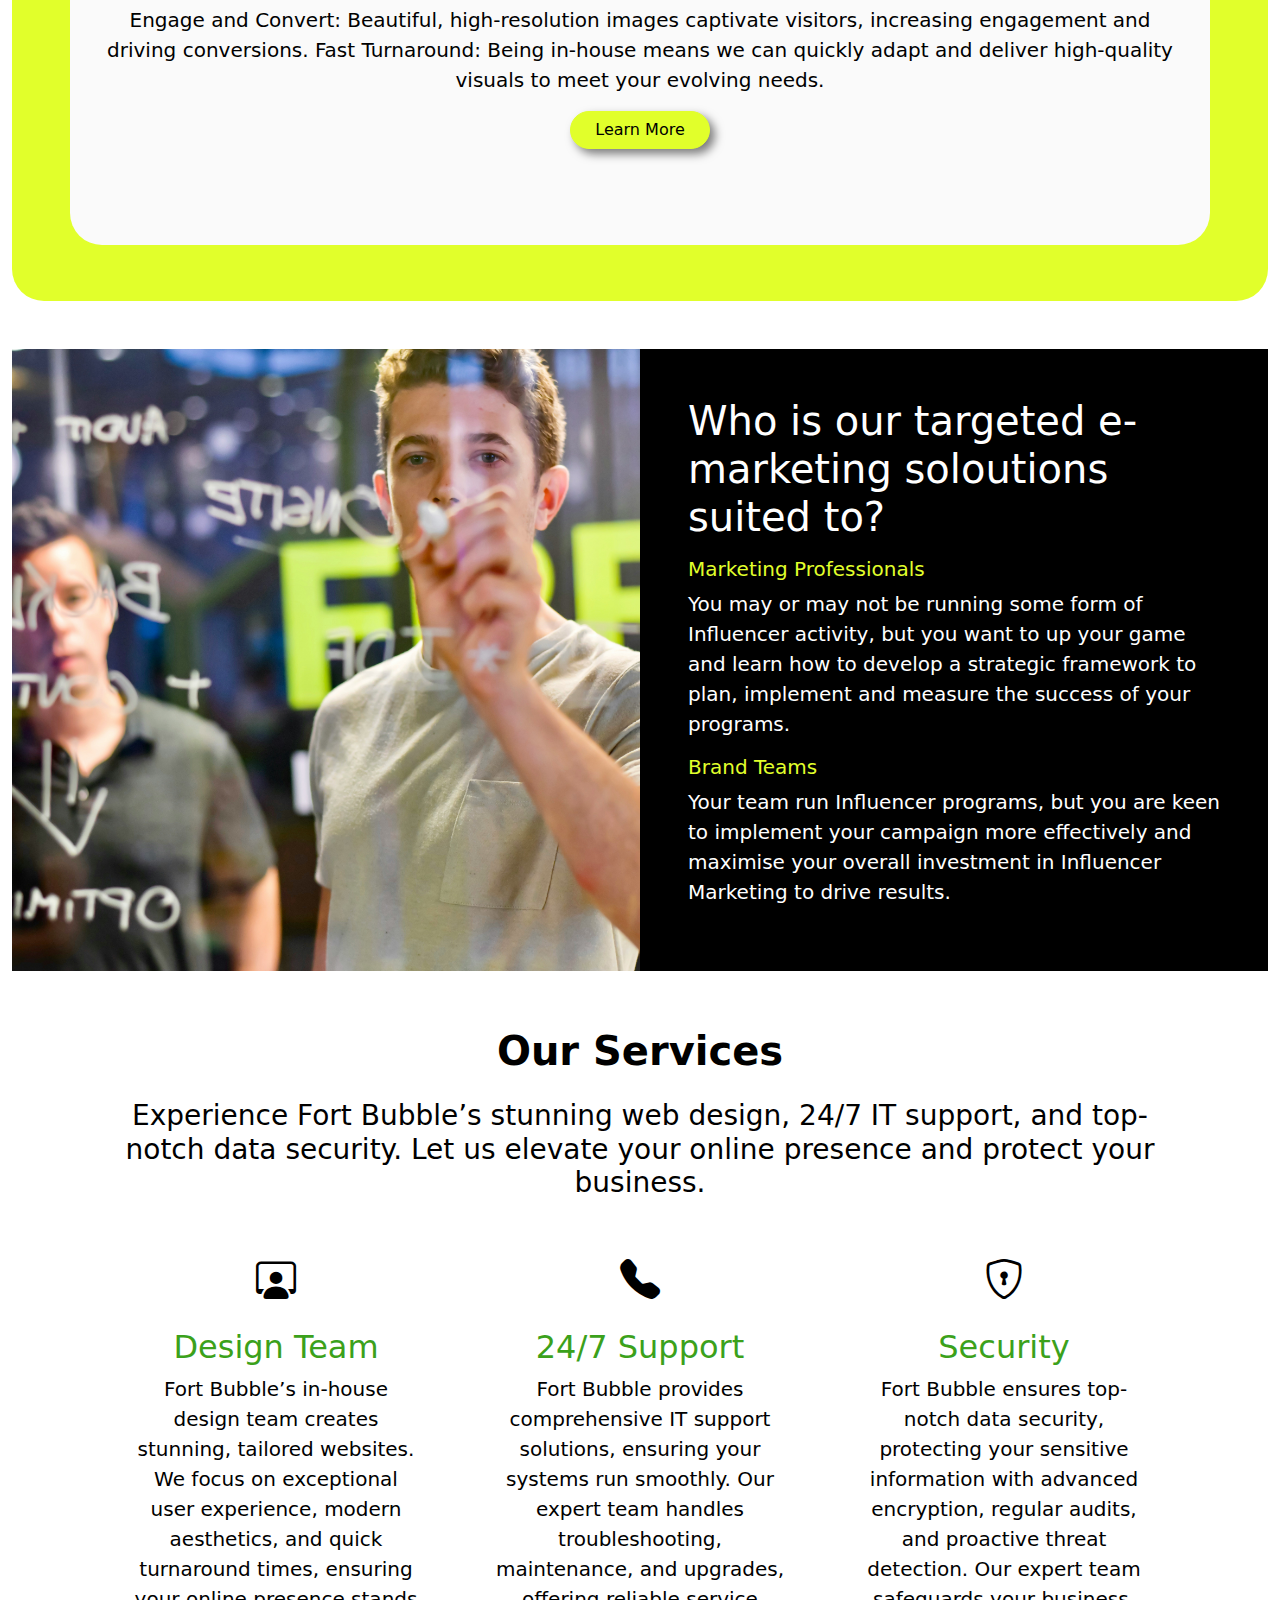
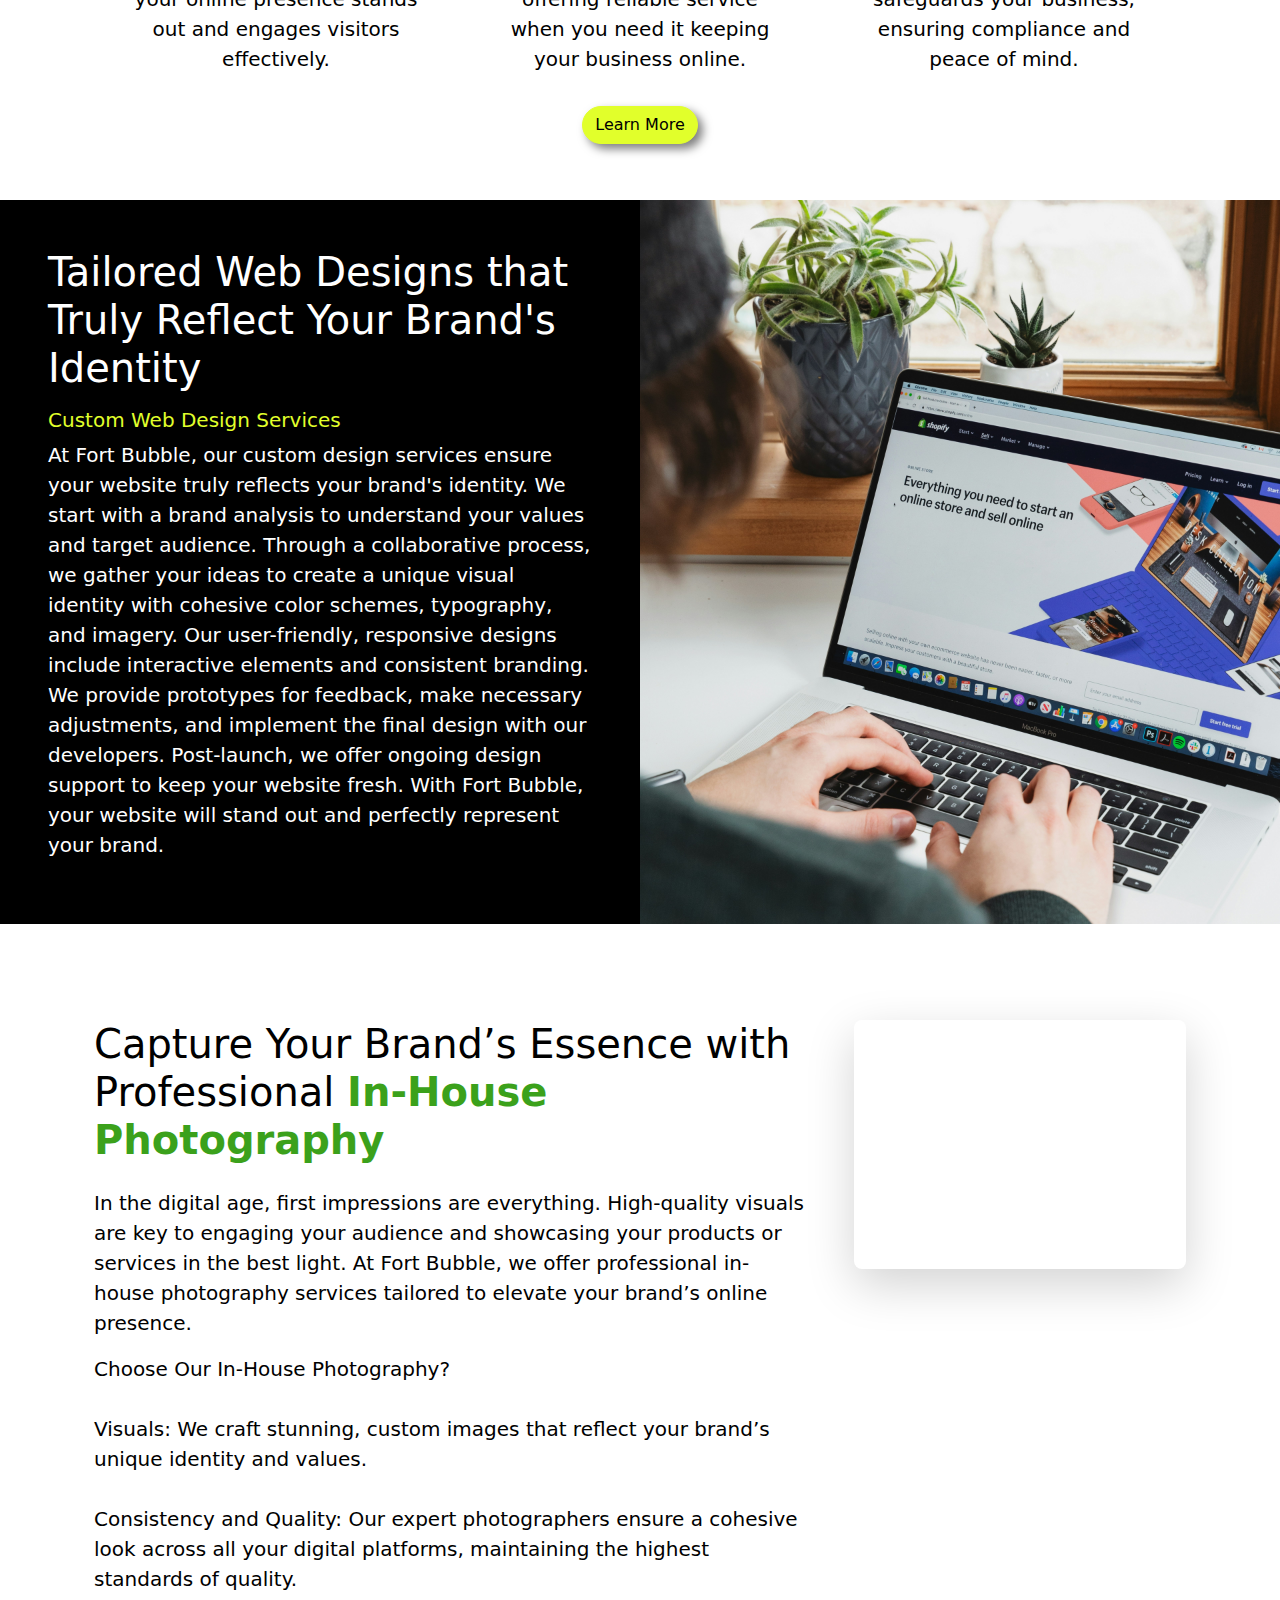
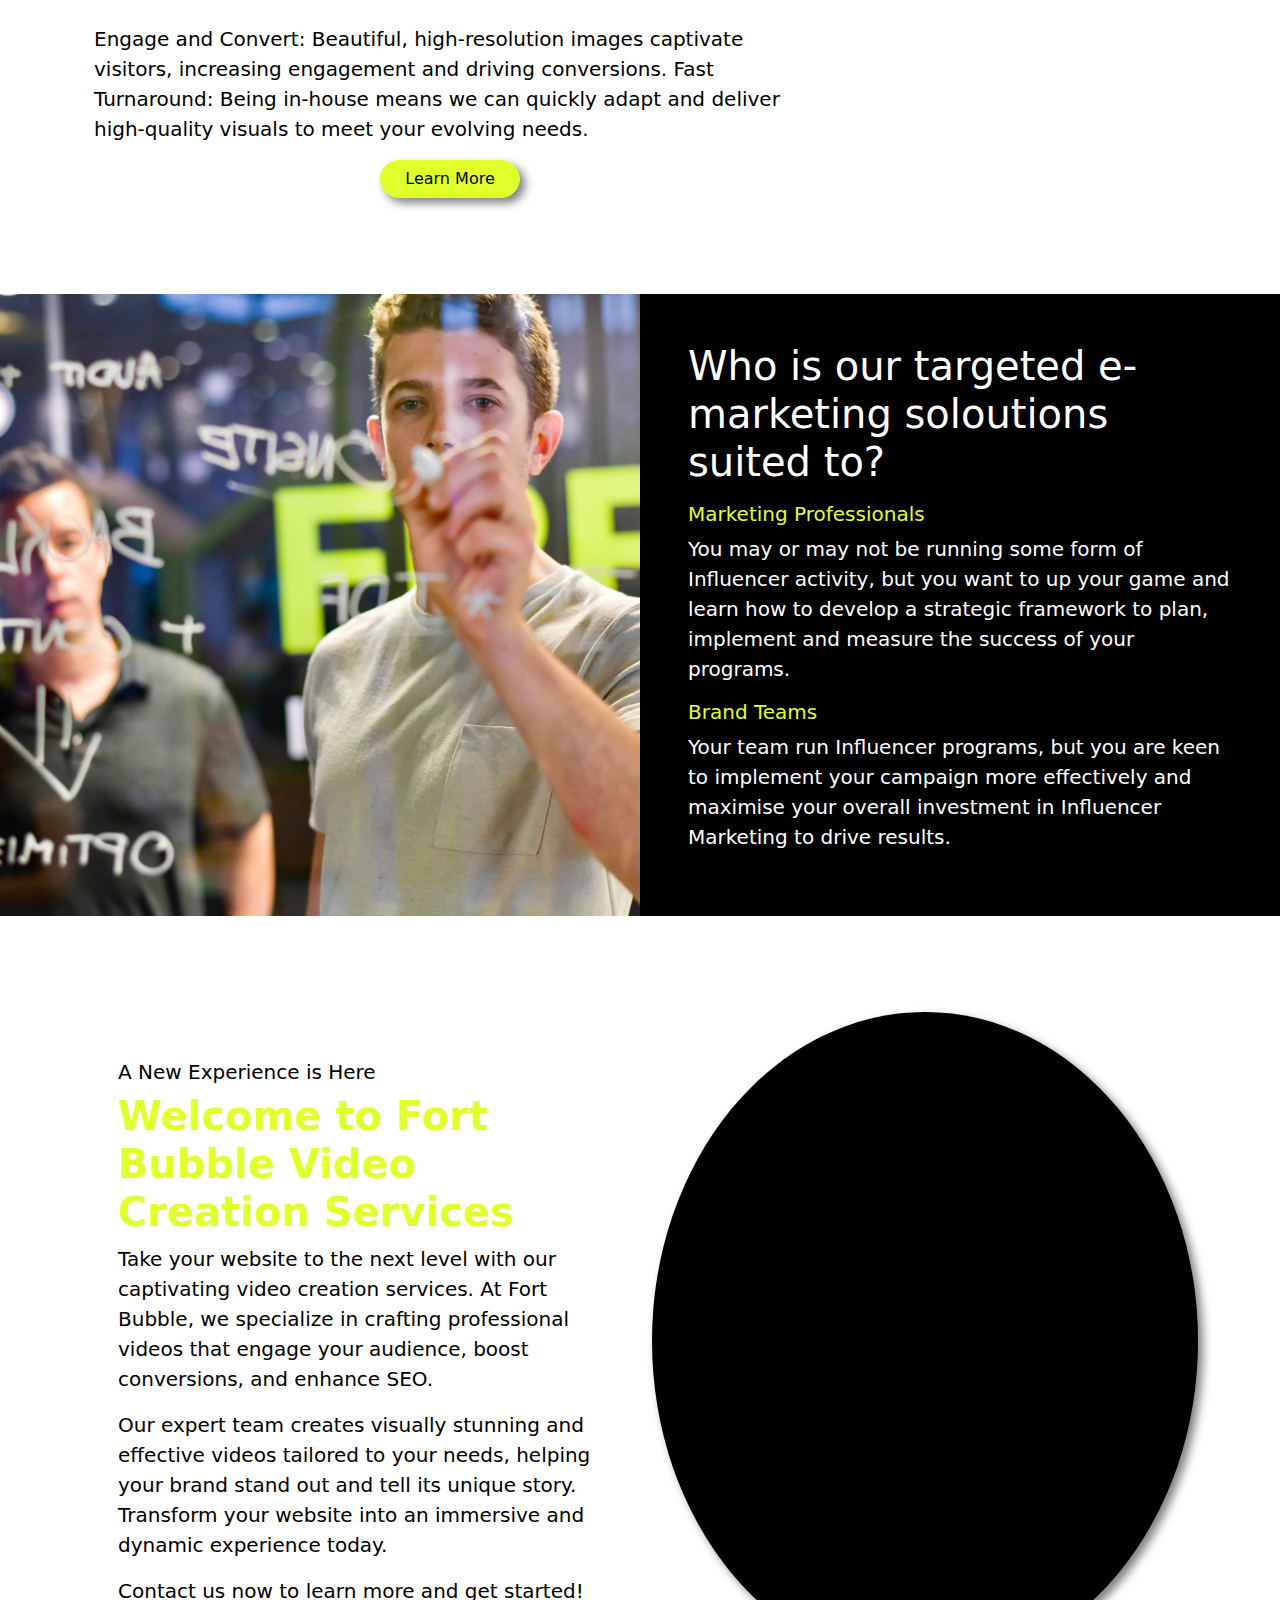
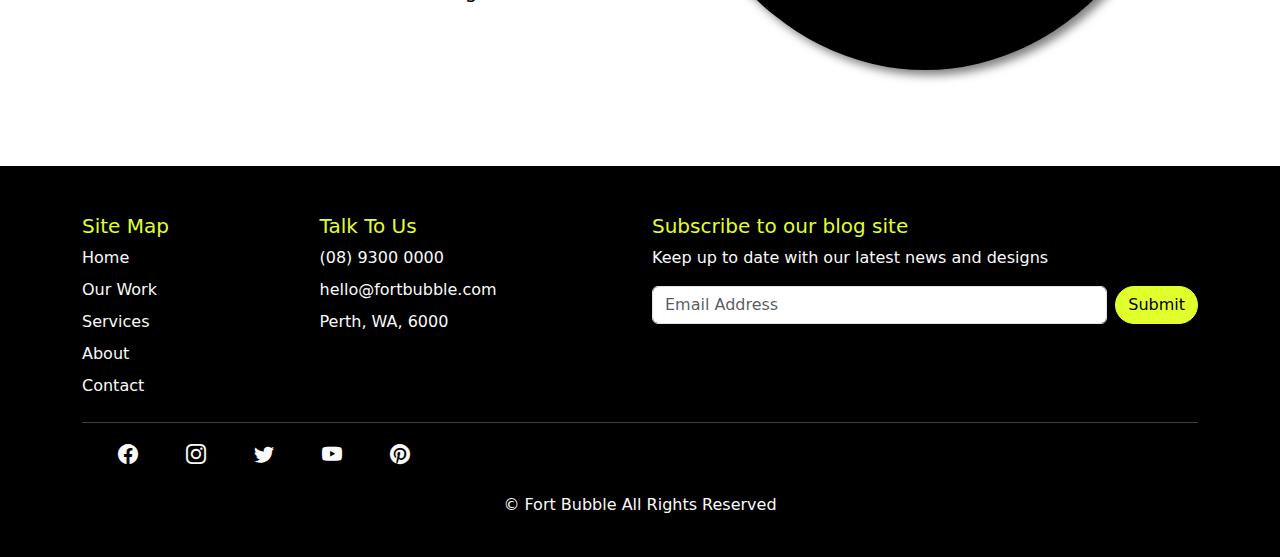
==== commit 4f745469: "Add files via upload" ====
--- a/index.html
+++ b/index.html
@@ -14,7 +14,7 @@
 <body class="bg-white">
 
     <Section class="container-fluid pt-2">
-        <div class="container-fluid rounded-5 bgprimary device-width">
+        <div class="container-fluid rounded-5 bgprimary device-width pb-2 mb-5">
             <nav class="navbar navbar-expand-md" aria-label="Navbar">
                 <div class="container-fluid">
                     <a class="navbar-brand navbold-fortbubble" href="index.html">fort bubble</a>
@@ -51,8 +51,9 @@
                 </div>
             </nav>
 
-            <div class="container text-center">
-                <h1>Digital Creative Agency</h1>
+            <!--|| Home Page Banner Text ||-->
+            <div class="container text-center p-5 my-3">
+                <h1 class="homebannertext">Digital Creative Agency</h1>
             </div>
 
             <!--|| Tailored Web Design ||-->
@@ -300,7 +301,6 @@
     </footer>
 
     <script src="js/bootstrap.bundle.min.js"></script>
-    <script src="Assets/dropdown.js"></script>
 </body>
 </html>
 
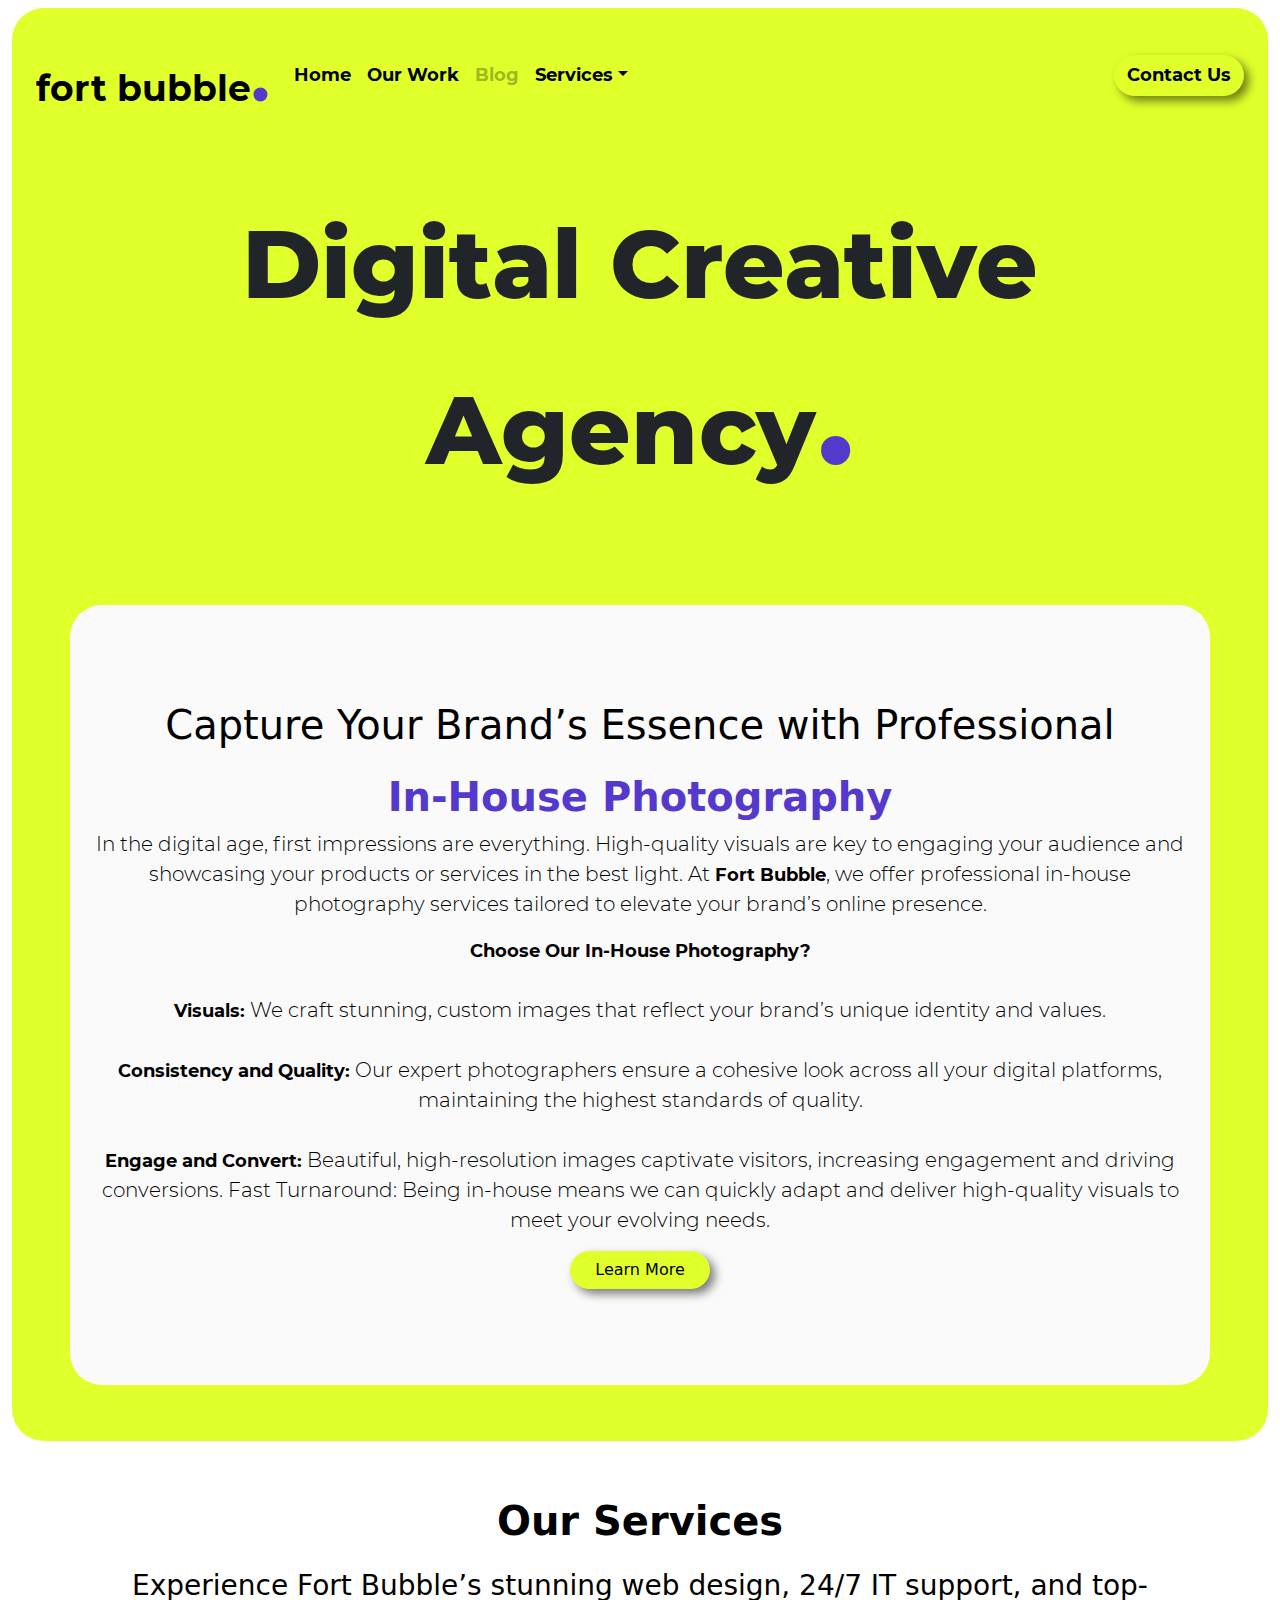
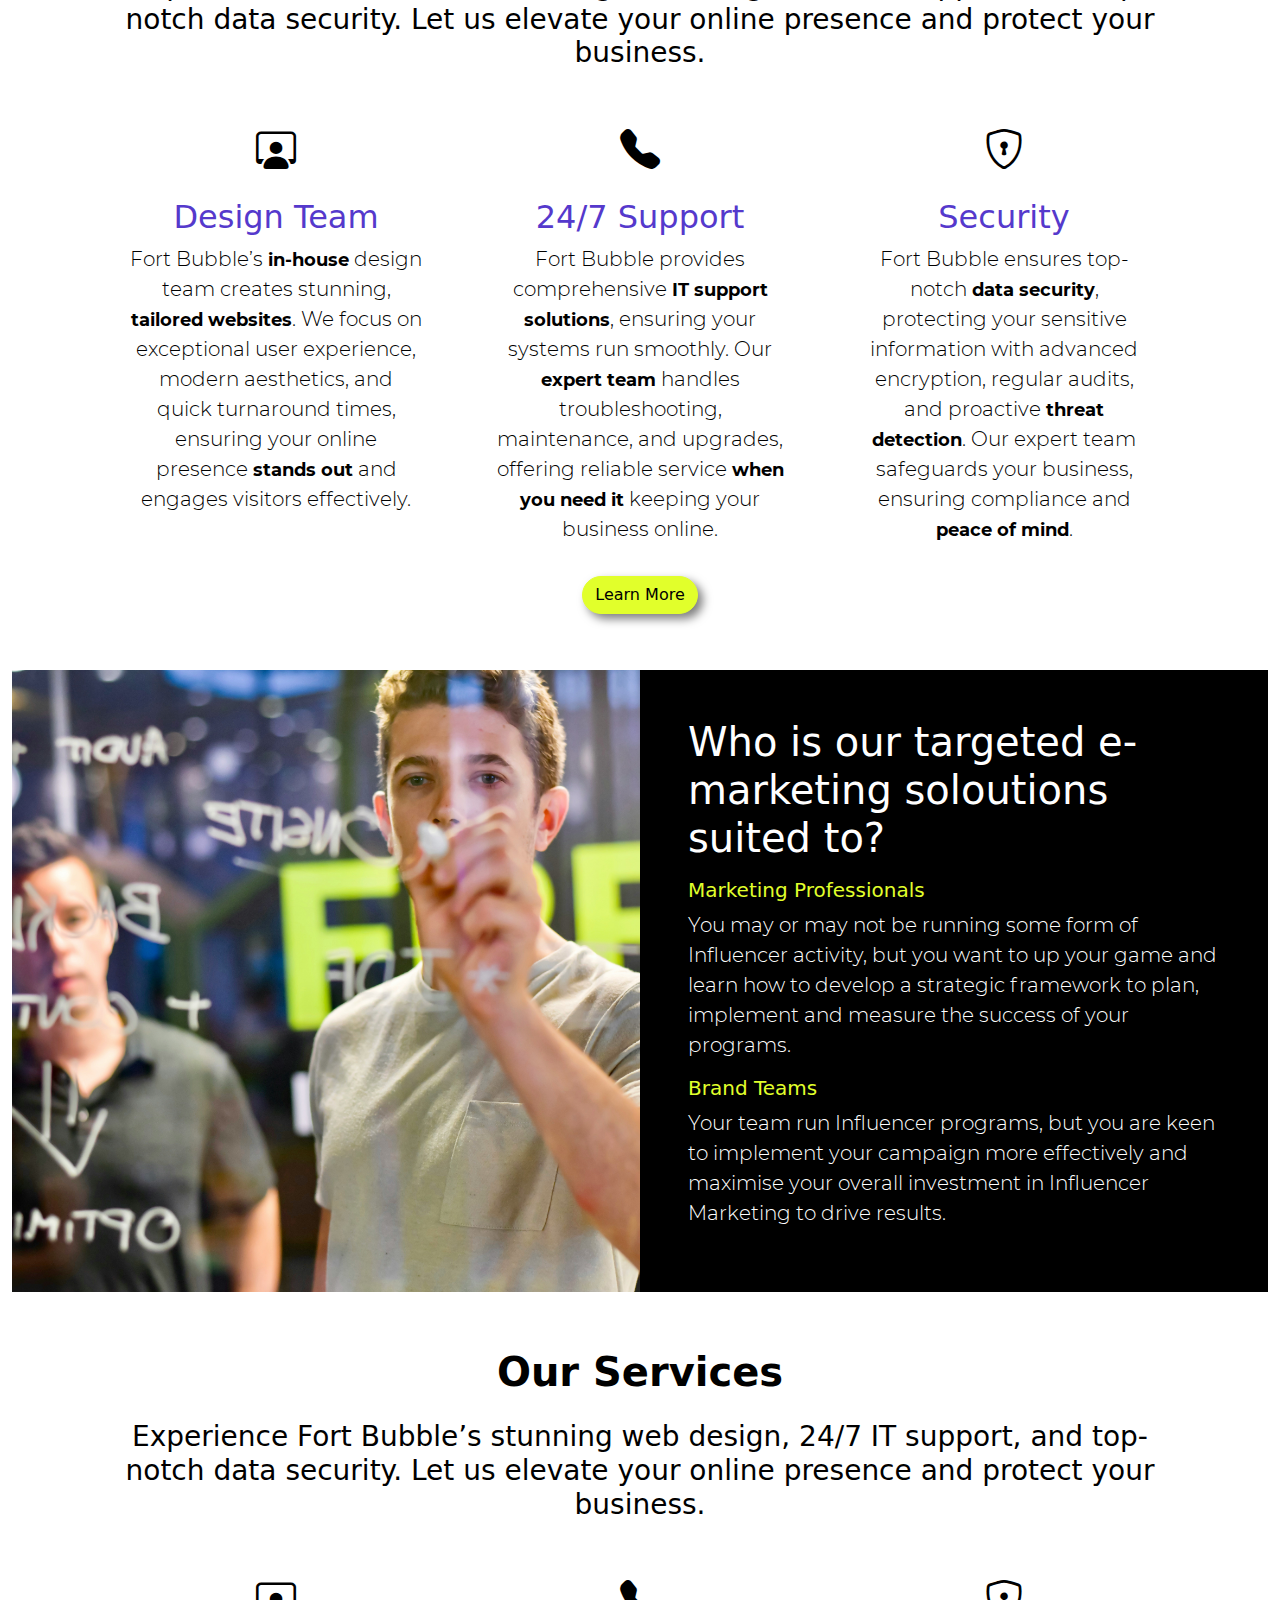
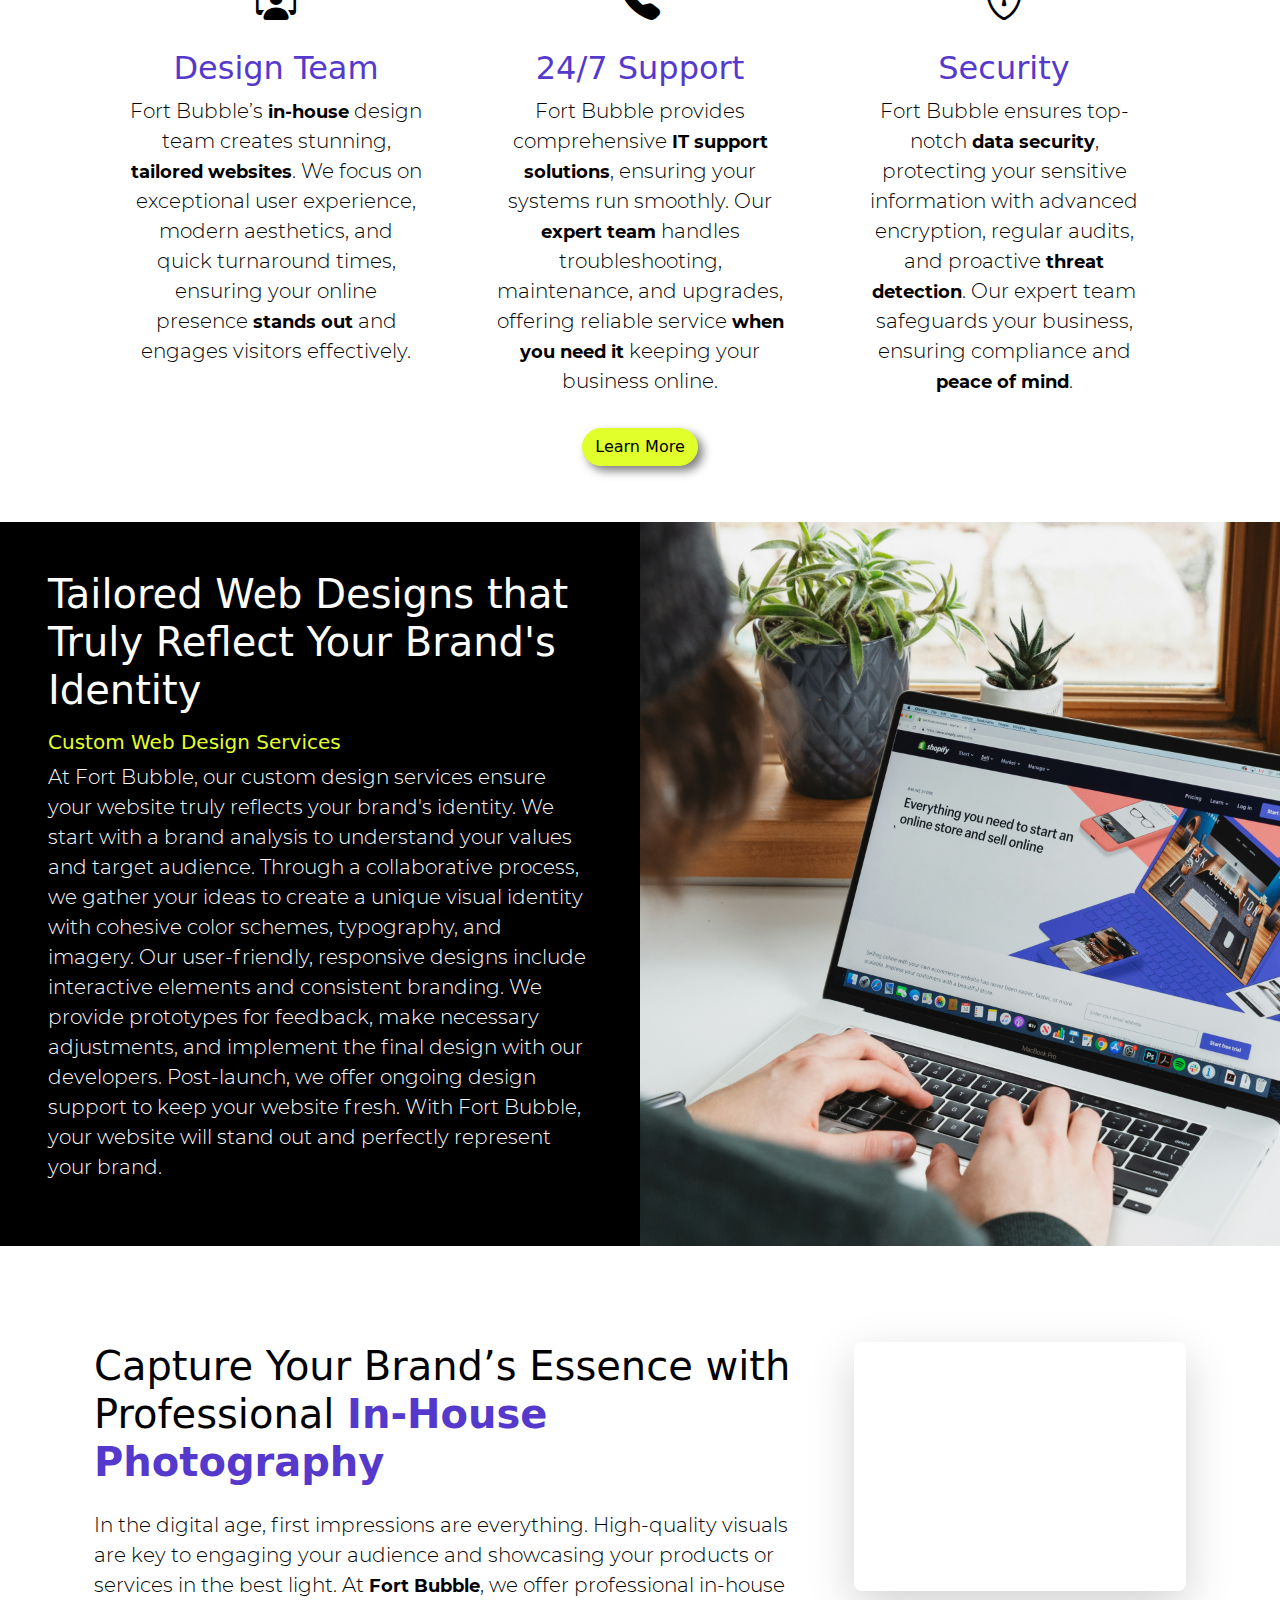
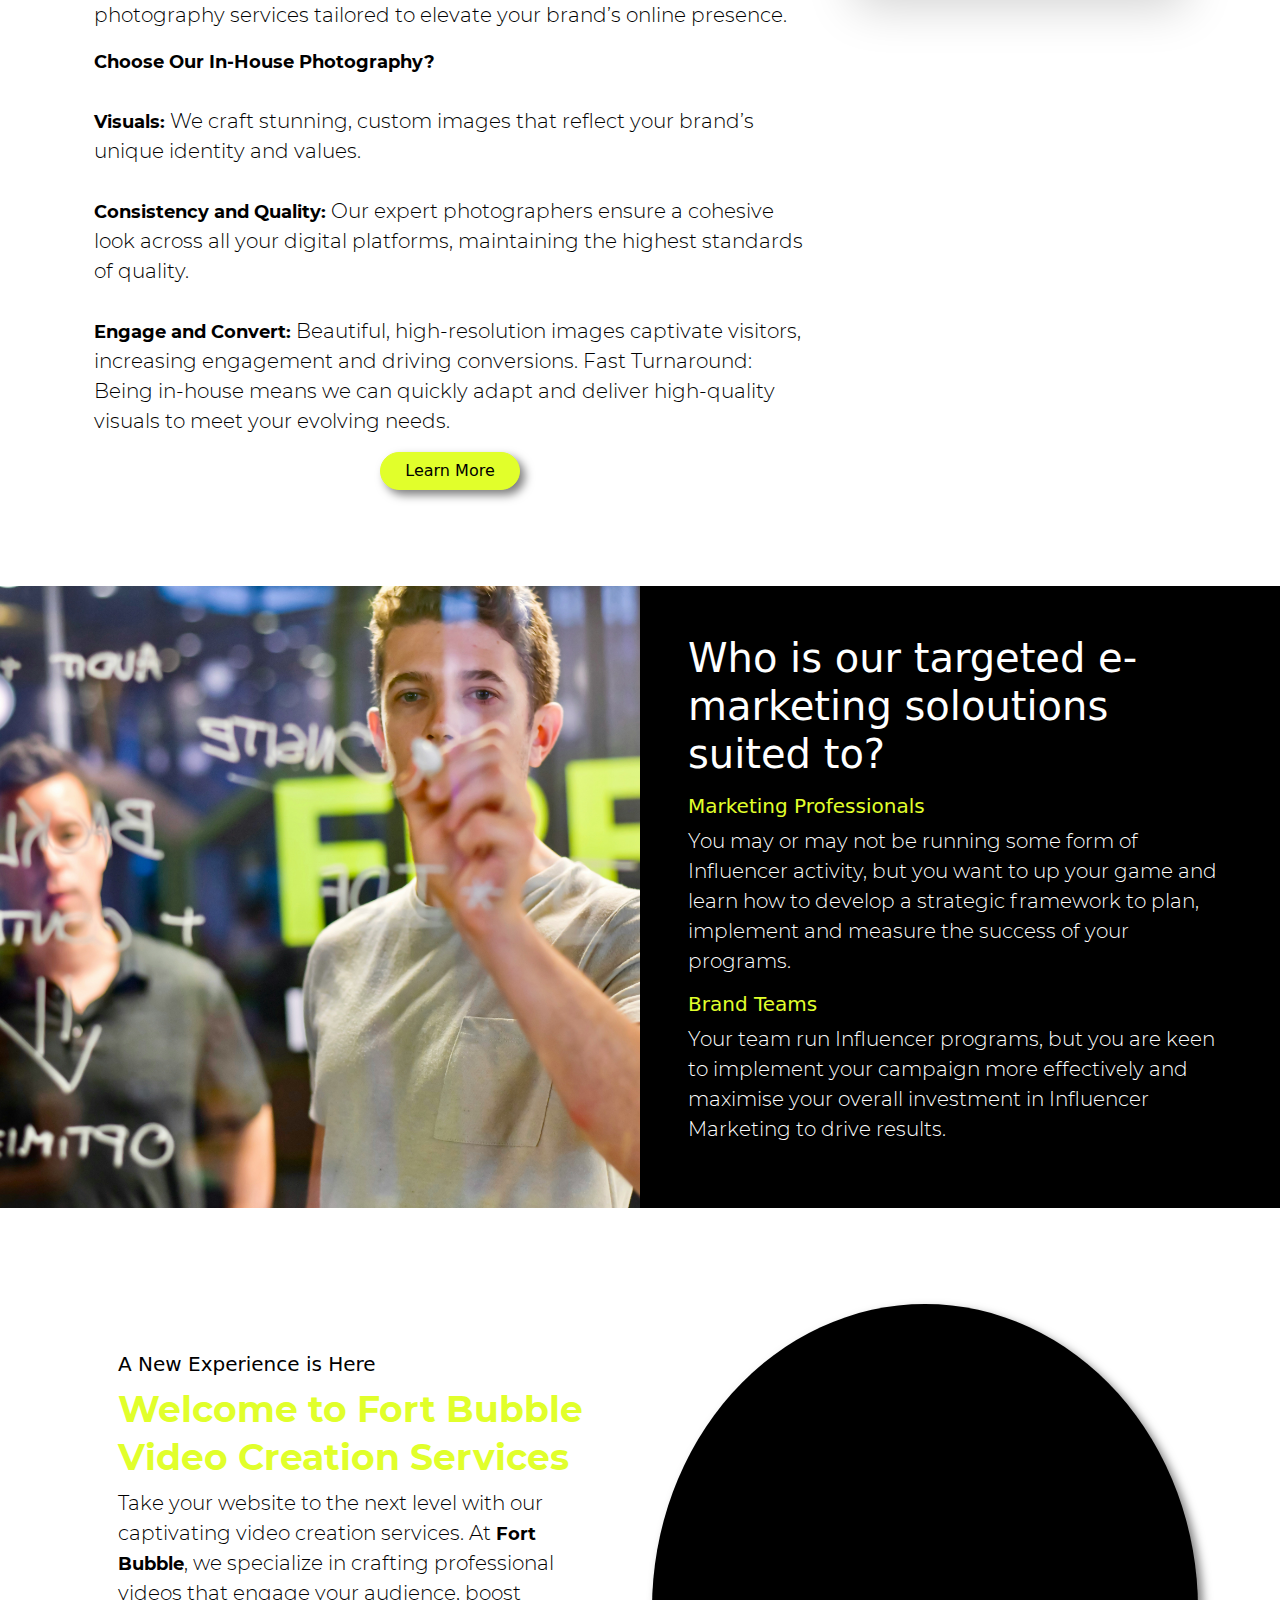
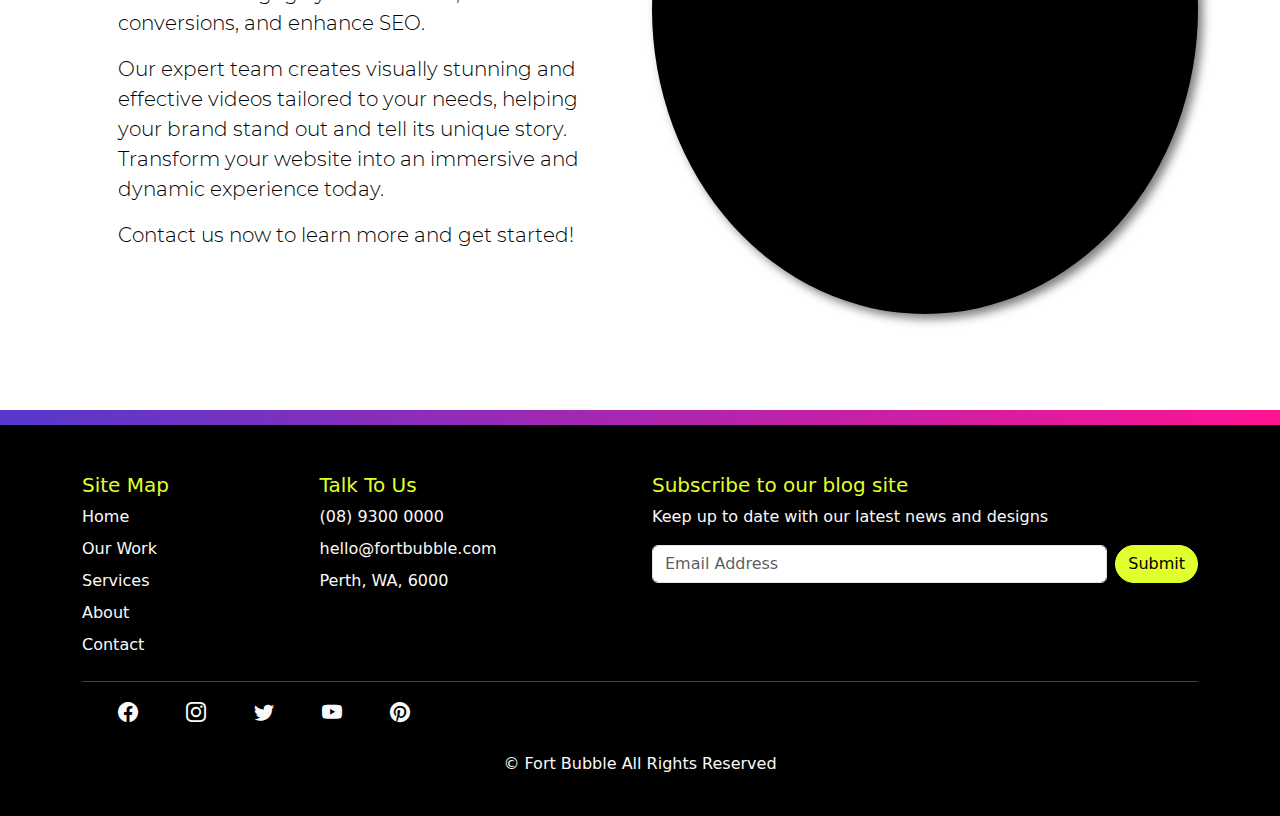
==== commit 8008a707: "Add files via upload" ====
--- a/index.html
+++ b/index.html
@@ -17,7 +17,7 @@
         <div class="container-fluid rounded-5 bgprimary device-width pb-2 mb-5">
             <nav class="navbar navbar-expand-md" aria-label="Navbar">
                 <div class="container-fluid">
-                    <a class="navbar-brand navbold-fortbubble" href="index.html">fort bubble</a>
+                    <a class="navbar-brand navbold-fortbubble" href="index.html">fort bubble<strong class="dot">.</strong></a>
                     <button class="navbar-toggler" type="button" data-bs-toggle="collapse" data-bs-target="#navbarsExample04" aria-controls="navbarsExample04" aria-expanded="false" aria-label="Toggle navigation">
                         <span class="navbar-toggler-icon"></span>
                     </button>        
@@ -53,24 +53,8 @@
 
             <!--|| Home Page Banner Text ||-->
             <div class="container text-center p-5 my-3">
-                <h1 class="homebannertext">Digital Creative Agency</h1>
-            </div>
-
-            <!--|| Tailored Web Design ||-->
-            <section class="container-fluid">
-                <div class="row">
-                    <div class="col-lg-6 p-5 text-white bgdark">
-                        <h1 class="mb-3">Tailored Web Designs that Truly Reflect Your Brand's Identity</h1>
-                        <h5 class="textprimary">Custom Web Design Services</h5>
-                            <p class="lead">
-                                At Fort Bubble, our custom design services ensure your website truly reflects your brand's identity. We start with a brand analysis to understand your values and target audience. 
-                                Through a collaborative process, we gather your ideas to create a unique visual identity with cohesive color schemes, typography, and imagery. 
-                                Our user-friendly, responsive designs include interactive elements and consistent branding. We provide prototypes for feedback, make necessary adjustments, and implement the final design with our developers. 
-                                Post-launch, we offer ongoing design support to keep your website fresh. With Fort Bubble, your website will stand out and perfectly represent your brand.</p>
-                    </div>
-                    <div class="col-lg-6 computer"></div>
-                </div>
-            </section>
+                <h1 class="homebannertext">Digital Creative Agency<strong class="dot2">.</strong></h1>
+            </div>
 
             <!--|| Photography Section ||-->
             <div class="container rounded-5 px-4 py-5 textdark bglight my-5">
@@ -91,6 +75,63 @@
                     </div>
                 </div>
             </div>
+
+              <!--|| Services Section ||-->
+    <section class="container my-5 py-2">
+        <div class="container">
+          <div class="container textdark">
+            <div class="container text-center">
+              <h1 class="fw-bold">Our Services</h1>
+              <h3 class="pt-3">Experience Fort Bubble’s stunning web design, 24/7 IT support, and top-notch data security. Let us elevate your online presence and protect your business.</h3>
+            </div>
+
+            <div class="row">
+                <div class="col-md-4 rounded pt-5">
+                    <div class="container-fluid text-center">
+                        <div class="img-box pb-3">
+                            <h1><i class="bi bi-person-workspace"></i></h1>
+                        </div>
+                        <div class="container">
+                            <h2 class="textsecondary">Design Team</h2>
+                            <p class="lead">Fort Bubble’s <strong>in-house</strong> design team creates stunning, <strong>tailored websites</strong>. We focus on exceptional user experience,  
+                            modern aesthetics, and quick turnaround times, ensuring your online presence <strong>stands out</strong> and engages visitors effectively.</p>
+                        </div>
+                    </div>
+                </div>
+
+                <div class="col-lg-4 rounded pt-5">
+                    <div class="container-fluid text-center">
+                        <div class="img-box pb-3">
+                            <h1><i class="bi bi-telephone-fill"></i></h1>
+                        </div>
+                        <div class="container">
+                            <h2 class="textsecondary">24/7 Support</h2>
+                            <p class="lead">Fort Bubble provides comprehensive <strong>IT support solutions</strong>, ensuring your systems run smoothly. 
+                            Our <strong>expert team</strong> handles troubleshooting, maintenance, and upgrades, offering 
+                            reliable service <strong>when you need it</strong> keeping your business online.</p>
+                        </div>
+                    </div>
+                </div>
+            
+                <div class="col-lg-4 rounded pt-5">
+                    <div class="container-fluid text-center">
+                        <div class="img-box pb-3">
+                            <h1><i class="bi bi-shield-lock"></i></h1>
+                        </div>
+                        <div class="container-fluid">
+                            <h2 class="textsecondary">Security</h2>
+                            <p class="lead">Fort Bubble ensures top-notch <strong>data security</strong>, protecting your sensitive information with advanced encryption, 
+                            regular audits, and proactive <strong>threat detection</strong>. Our expert team safeguards your business, ensuring compliance and <strong>peace of mind</strong>.</p>
+                        </div>
+                    </div>
+                </div>
+            </div>
+          </div>
+        </div>
+        <div class="container-fluid text-center pt-3">
+            <a href="services.html" class="btn rounded-pill">Learn More</a>
+      </div>
+    </section>
             <!--|| Influencer Training ||-->
             <section class="container-fluid">
                 <div class="row">
@@ -250,6 +291,9 @@
         </div>
     </section>
 
+    <!--|| Gradient Divider ||-->
+    <div class="container-fluid gradient-divider"></div>
+
     <!-- Footer -->
     <footer class="container-fluid bgdark">
         <div class="container pt-5">
--- a/css/styles.css
+++ b/css/styles.css
@@ -1,10 +1,14 @@
 @import url('https://fonts.googleapis.com/css2?family=Roboto:ital,wght@0,100;0,300;0,400;0,500;0,700;0,900;1,100;1,300;1,400;1,500;1,700;1,900&display=swap');
 @font-face { font-family: Bubble1; src: url('/assets/font/BubbleBoba-YzlZj.ttf'); }
 @font-face { font-family: Bubble2; src: url('/assets/font/BubbleBobble-rg3rx.ttf'); }
+@font-face { font-family: montserratlight; src: url('/assets/font/Montserrat-Light.ttf'); }
+@font-face { font-family: montserratreg; src: url('/assets/font/Montserrat-Regular.ttf'); }
+@font-face { font-family: montserratbold; src: url('/assets/font/Montserrat-Bold.ttf'); }
+@font-face { font-family: montserratextra; src: url('/assets/font/Montserrat-ExtraBold.ttf'); }
 
 :root {
     --corePrimary: #e1ff2b;
-    --coreSecondary: #3ba11b;
+    --coreSecondary: #5539cc;
     --coreGrey: #a9a9a9;
     --coreLightGrey: #efefef;
     --coreWhite: #fafafa;
@@ -60,6 +64,20 @@
     color: var(--coreSecondary);
 }
 
+.homebannertext {
+    font-family: montserratextra;
+    font-size: 600%;
+}
+
+.lead {
+    font-family: montserratlight;
+    font-size: 125%;
+}
+
+strong {
+    font-family: montserratbold;
+    font-size: 90%;
+}
 /* Background Colors */
 .bgdark {
     background-color: var(--coreDark);
@@ -82,7 +100,7 @@
 }
 
 .pop {
-    color: rgb(250, 69, 100);
+    color: var(--coreSecondary);
     font-family: bubble2;
     font-weight: 100;
     font-size: 60px;
@@ -114,8 +132,8 @@
     justify-content: center;
 }
 
-.jellyfish {
-    background-image: url(/assets/images/other/jellyfish.jpg);
+.cloud {
+    background-image: url(/assets/images/other/cloud.jpg);
     background-size: cover;
     background-position:center;
     background-repeat: no-repeat;
@@ -158,10 +176,9 @@
     justify-content: center;
 }
 
-.digitalblob {
-    background-image: url(/assets/images/other/digital_blob.jpg);
-    background-size: cover;
-    background-position:center;
+.fig {
+    background-image: url(/assets/images/other/figs.jpg);
+    background-size: cover;
     background-repeat: no-repeat;
     min-height: 200px;
     display: flex;
@@ -185,12 +202,22 @@
 /* Navbar Styles */
 
 .navbold-fortbubble {
-    font-family: "Roboto", Helvetica, sans-serif;
-    font-weight: 900;
-    font-style: normal;
-    font-size: 30px;
+    font-family: "montserratbold";
+    font-size: 36px;
     color:var(--coreDark);
     transition: transform 0.3s ease-in-out;
+}
+
+.dot {
+    font-family: montserratbold;
+    color: var(--coreSecondary);
+    font-size: 72px;
+}
+
+.dot2 {
+    font-family: montserratbold;
+    color: var(--coreSecondary);
+    font-size: 150px;
 }
 
 .navbold-fortbubble:hover {
@@ -198,21 +225,12 @@
 }
 
 .navbar-links {
-    font-family: "Roboto", Helvetica, sans-serif;
-    font-weight: 500;
+    font-family: "montserratbold";
     font-style: normal;
-    font-size: 20px;
+    font-size: 18px;
     color: var(--coreDark);
 }
 
-.nav-link-current {
-    font-family: "Roboto", Helvetica, sans-serif;
-    font-weight: 500;
-    font-style:normal;
-    font-size: 20px;
-    color:var(--coreSecondary);
-}
-
 .memberafgri {
     width: 150px;
     height: 150px;
@@ -301,4 +319,10 @@
 .membermm:hover {
     transform: scale(1.2);
     background-image: url(/assets/images/other/mm_background.PNG);
+}
+
+.gradient-divider {
+    width: 100%;
+    height: 15px;
+    background: linear-gradient(to right, #5539cc, #FF1493);
 }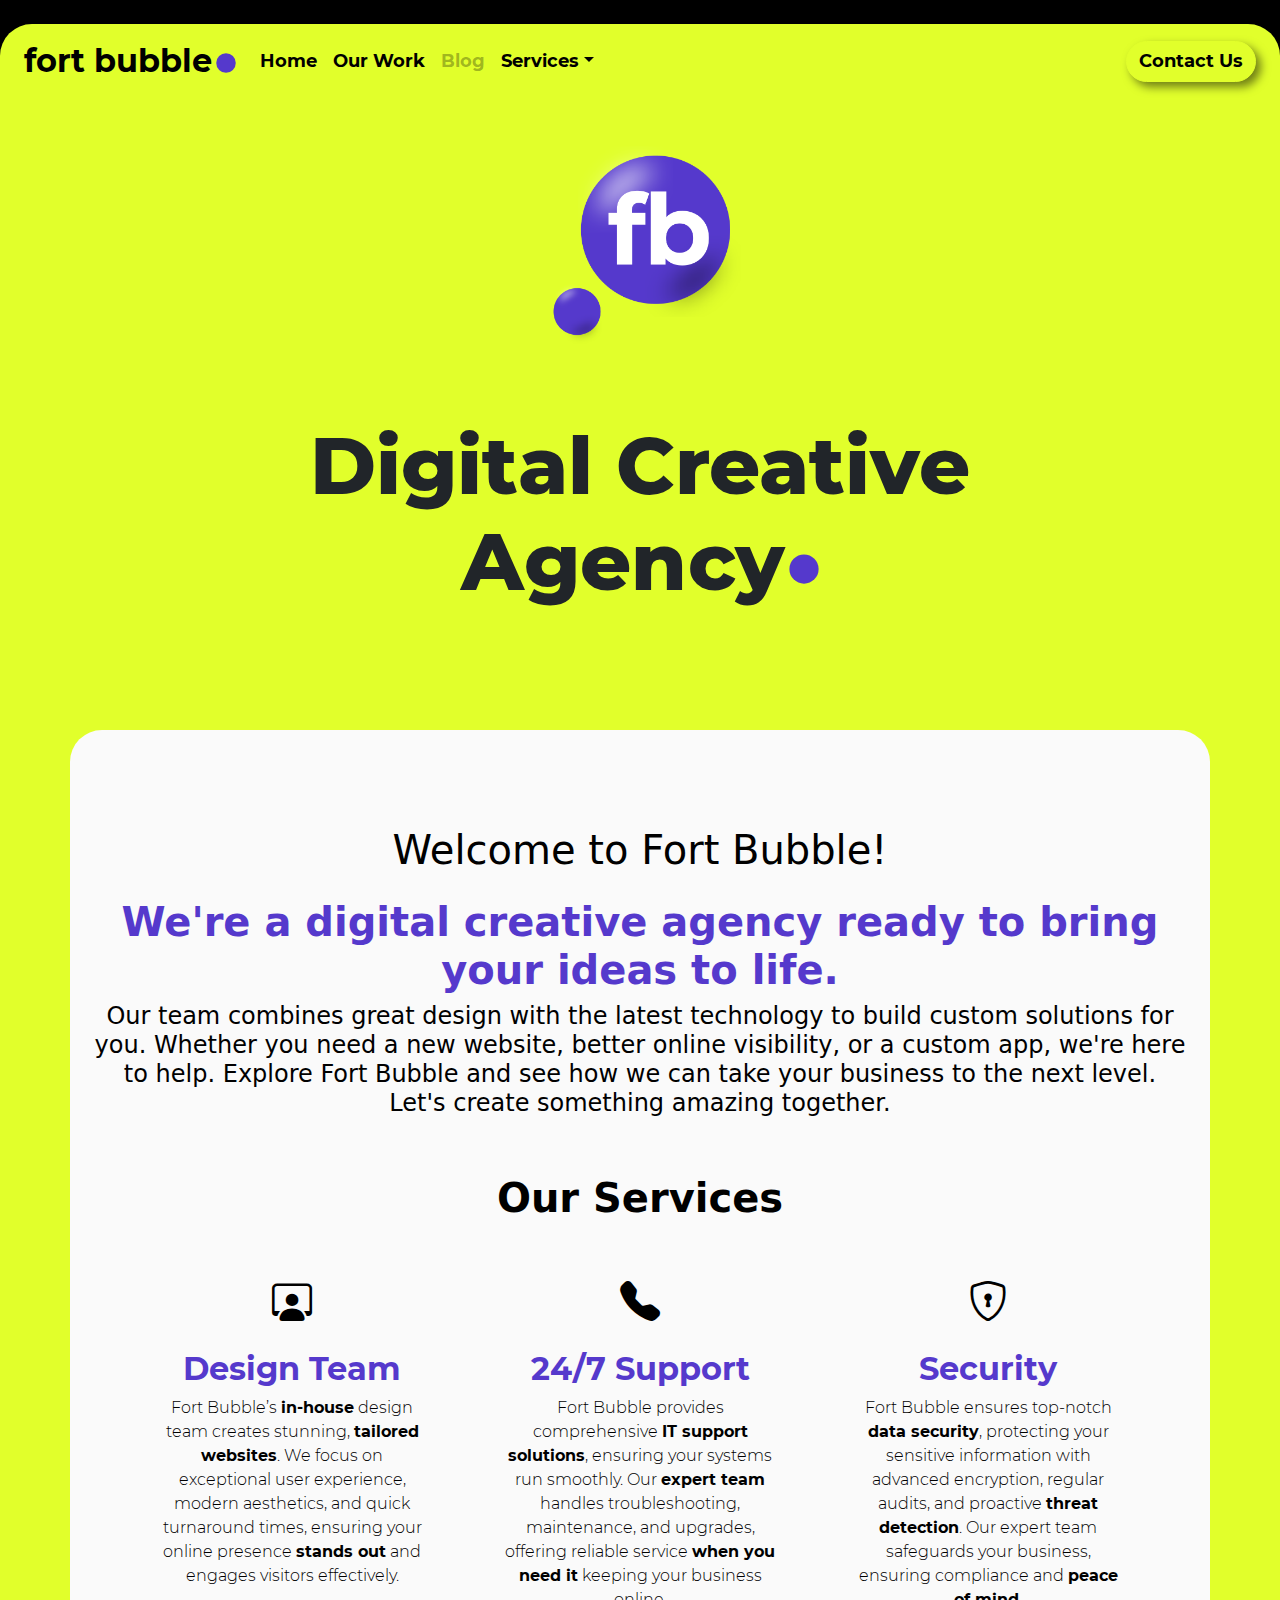
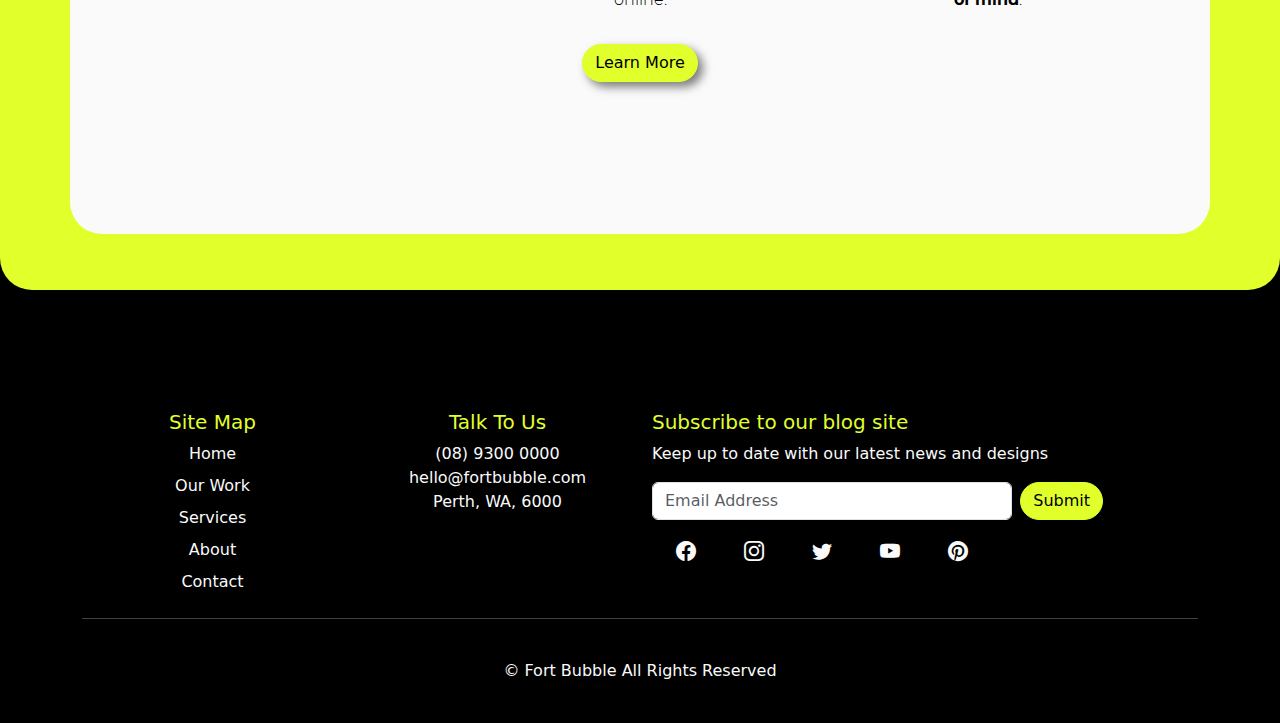
==== commit b84d3647: "Add files via upload" ====
--- a/index.html
+++ b/index.html
@@ -8,16 +8,16 @@
     <link rel="stylesheet" href="https://cdnjs.cloudflare.com/ajax/libs/font-awesome/6.5.2/css/all.min.css">
     <link rel="stylesheet" href="css/bootstrap.min.css">
     <link rel="stylesheet" href="css/styles.css">
-    <link rel="icon" href="assets/images/icons/Fort Bubble Favicon.png">
+    <link rel="icon" href="assets/images/icons/16x16_logo.svg">
 </head>
 
-<body class="bg-white">
+<body class="bg-black">
 
-    <Section class="container-fluid pt-2">
+    <landing class="container-fluid pt-2">
         <div class="container-fluid rounded-5 bgprimary device-width pb-2 mb-5">
             <nav class="navbar navbar-expand-md" aria-label="Navbar">
                 <div class="container-fluid">
-                    <a class="navbar-brand navbold-fortbubble" href="index.html">fort bubble<strong class="dot">.</strong></a>
+                    <a class="navbar-brand navbold-fortbubble" href="index.html">fort bubble<img class="ms-1" src="/assets/images/icons/purple_dot.svg" width="20" alt="Purple Dot"></a>
                     <button class="navbar-toggler" type="button" data-bs-toggle="collapse" data-bs-target="#navbarsExample04" aria-controls="navbarsExample04" aria-expanded="false" aria-label="Toggle navigation">
                         <span class="navbar-toggler-icon"></span>
                     </button>        
@@ -52,271 +52,105 @@
             </nav>
 
             <!--|| Home Page Banner Text ||-->
-            <div class="container text-center p-5 my-3">
-                <h1 class="homebannertext">Digital Creative Agency<strong class="dot2">.</strong></h1>
+            <div class="row">
+                <div class="container text-center col-lg-4 col-md-6 mt-5">
+                    <img src="/assets/images/icons/thought_logo-1.png" alt="Thought Bubble fortbubble logo" width="50%">
+                </div>
+                <div class="container col-lg-10 p-5 my-3 text-center">
+                    <h1 class="homebannertext">Digital Creative Agency<img class="ms-1" src="/assets/images/icons/purple_dot.svg" width="30" alt="Purple Dot"></h1>
+                </div>
             </div>
-
+            
             <!--|| Photography Section ||-->
             <div class="container rounded-5 px-4 py-5 textdark bglight my-5">
                 <div class="text-center py-5">
-                        <h1 class="mb-4">Capture Your Brand’s Essence with Professional</h1>
-                        <h1> <b class="textsecondary">In-House Photography</b></h1>
-                        <p class="lead">In the digital age, first impressions are everything. High-quality visuals are key to engaging your audience and showcasing your products 
-                        or services in the best light. At <strong>Fort Bubble</strong>, we offer professional in-house photography 
-                        services tailored to elevate your brand’s online presence.</p>
-                        <p class="lead"><strong>Choose Our In-House Photography?</strong><br> 
-                        <br><strong>Visuals:</strong> We craft stunning, custom images that reflect your brand’s unique identity and values.<br>
-                        <br><strong>Consistency and Quality:</strong> Our expert photographers ensure a cohesive look across all your digital platforms, maintaining the highest standards of quality.<br>
-                        <br><strong>Engage and Convert:</strong> Beautiful, high-resolution images captivate visitors, increasing engagement and driving conversions.
-                        Fast Turnaround: Being in-house means we can quickly adapt and deliver high-quality visuals to meet your evolving needs.</p>
-                        <div class="d-grid gap-2 d-sm-flex justify-content-sm-center">
-                            <button type="button" class="btn rounded-pill px-4">Learn More</button>
+                    <h1 class="mb-4">Welcome to Fort Bubble!</h1>
+                    <h1> <b class="textsecondary">We're a digital creative agency ready to bring your ideas to life.</b></h1>
+                    <h4 class="">Our team combines great design with the latest technology to build custom solutions for you.
+                        Whether you need a new website, better online visibility, or a custom app, we're here to help.
+                        Explore Fort Bubble and see how we can take your business to the next level. Let's create something amazing together.</h4>
+                        <section class="container my-5 py-2">
+                            <div class="container">
+                                <div class="container textdark">
+                                    <div class="container text-center">
+                                        <h1 class="fw-bold">Our Services</h1>
+                                    </div>
+                                    <div class="row">
+                                        <div class="col-md-4 rounded pt-5">
+                                            <div class="container-fluid text-center">
+                                                <div class="img-box pb-3">
+                                                    <h1><i class="bi bi-person-workspace"></i></h1>
+                                                </div>
+                                                <div class="container">
+                                                    <h2 class="textsecondary">Design Team</h2>
+                                                    <p class="lead">Fort Bubble’s <strong>in-house</strong> design team creates stunning, <strong>tailored websites</strong>. We focus on exceptional user experience,  
+                                                    modern aesthetics, and quick turnaround times, ensuring your online presence <strong>stands out</strong> and engages visitors effectively.</p>
+                                                </div>
+                                            </div>
+                                        </div>
+                        
+                                        <div class="col-lg-4 rounded pt-5">
+                                            <div class="container-fluid text-center">
+                                                <div class="img-box pb-3">
+                                                    <h1><i class="bi bi-telephone-fill"></i></h1>
+                                                </div>
+                                                <div class="container">
+                                                    <h2 class="textsecondary">24/7 Support</h2>
+                                                    <p class="lead">Fort Bubble provides comprehensive <strong>IT support solutions</strong>, ensuring your systems run smoothly. 
+                                                    Our <strong>expert team</strong> handles troubleshooting, maintenance, and upgrades, offering 
+                                                    reliable service <strong>when you need it</strong> keeping your business online.</p>
+                                                </div>
+                                            </div>
+                                        </div>
+                                    
+                                        <div class="col-lg-4 rounded pt-5">
+                                            <div class="container-fluid text-center">
+                                                <div class="img-box pb-3">
+                                                    <h1><i class="bi bi-shield-lock"></i></h1>
+                                                </div>
+                                                <div class="container-fluid">
+                                                    <h2 class="textsecondary">Security</h2>
+                                                    <p class="lead">Fort Bubble ensures top-notch <strong>data security</strong>, protecting your sensitive information with advanced encryption, 
+                                                    regular audits, and proactive <strong>threat detection</strong>. Our expert team safeguards your business, ensuring compliance and <strong>peace of mind</strong>.</p>
+                                                </div>
+                                            </div>
+                                        </div>
+                                    </div>
+                                </div>
+                                <div class="container-fluid text-center pt-3">
+                                    <a href="services.html" class="btn rounded-pill">Learn More</a>
+                              </div>
+                            </section>
                         </div>
                     </div>
                 </div>
             </div>
-
-              <!--|| Services Section ||-->
-    <section class="container my-5 py-2">
-        <div class="container">
-          <div class="container textdark">
-            <div class="container text-center">
-              <h1 class="fw-bold">Our Services</h1>
-              <h3 class="pt-3">Experience Fort Bubble’s stunning web design, 24/7 IT support, and top-notch data security. Let us elevate your online presence and protect your business.</h3>
-            </div>
-
-            <div class="row">
-                <div class="col-md-4 rounded pt-5">
-                    <div class="container-fluid text-center">
-                        <div class="img-box pb-3">
-                            <h1><i class="bi bi-person-workspace"></i></h1>
-                        </div>
-                        <div class="container">
-                            <h2 class="textsecondary">Design Team</h2>
-                            <p class="lead">Fort Bubble’s <strong>in-house</strong> design team creates stunning, <strong>tailored websites</strong>. We focus on exceptional user experience,  
-                            modern aesthetics, and quick turnaround times, ensuring your online presence <strong>stands out</strong> and engages visitors effectively.</p>
-                        </div>
-                    </div>
-                </div>
-
-                <div class="col-lg-4 rounded pt-5">
-                    <div class="container-fluid text-center">
-                        <div class="img-box pb-3">
-                            <h1><i class="bi bi-telephone-fill"></i></h1>
-                        </div>
-                        <div class="container">
-                            <h2 class="textsecondary">24/7 Support</h2>
-                            <p class="lead">Fort Bubble provides comprehensive <strong>IT support solutions</strong>, ensuring your systems run smoothly. 
-                            Our <strong>expert team</strong> handles troubleshooting, maintenance, and upgrades, offering 
-                            reliable service <strong>when you need it</strong> keeping your business online.</p>
-                        </div>
-                    </div>
-                </div>
-            
-                <div class="col-lg-4 rounded pt-5">
-                    <div class="container-fluid text-center">
-                        <div class="img-box pb-3">
-                            <h1><i class="bi bi-shield-lock"></i></h1>
-                        </div>
-                        <div class="container-fluid">
-                            <h2 class="textsecondary">Security</h2>
-                            <p class="lead">Fort Bubble ensures top-notch <strong>data security</strong>, protecting your sensitive information with advanced encryption, 
-                            regular audits, and proactive <strong>threat detection</strong>. Our expert team safeguards your business, ensuring compliance and <strong>peace of mind</strong>.</p>
-                        </div>
-                    </div>
-                </div>
-            </div>
-          </div>
         </div>
-        <div class="container-fluid text-center pt-3">
-            <a href="services.html" class="btn rounded-pill">Learn More</a>
-      </div>
-    </section>
-            <!--|| Influencer Training ||-->
-            <section class="container-fluid">
-                <div class="row">
-                    <div class="col-lg-6 marketing"></div>
-                    <div class="col-lg-6 p-5 text-white bgdark">
-                        <h1 class="mb-3">Who is our targeted e-marketing soloutions suited to?</h1>
-                        <h5 class="textprimary">Marketing Professionals</h5>
-                        <p class="lead">You may or may not be running some form of Influencer activity, 
-                        but you want to up your game and learn how to develop a strategic framework to plan, 
-                        implement and measure the success of your programs.</p>
-                    
-                        <h5 class="textprimary">Brand Teams</h5>
-                        <p class="lead">Your team run Influencer programs, but you are keen to implement your campaign 
-                        more effectively and maximise your overall investment in Influencer Marketing to drive results.</p>
-                    </div>
-                </div>
-            </section>
-        </div>
-
-
-    </Section>
-    
-
-    <!--|| Services Section ||-->
-    <section class="container my-5 py-2">
-        <div class="container">
-          <div class="container textdark">
-            <div class="container text-center">
-              <h1 class="fw-bold">Our Services</h1>
-              <h3 class="pt-3">Experience Fort Bubble’s stunning web design, 24/7 IT support, and top-notch data security. Let us elevate your online presence and protect your business.</h3>
-            </div>
-
-            <div class="row">
-                <div class="col-md-4 rounded pt-5">
-                    <div class="container-fluid text-center">
-                        <div class="img-box pb-3">
-                            <h1><i class="bi bi-person-workspace"></i></h1>
-                        </div>
-                        <div class="container">
-                            <h2 class="textsecondary">Design Team</h2>
-                            <p class="lead">Fort Bubble’s <strong>in-house</strong> design team creates stunning, <strong>tailored websites</strong>. We focus on exceptional user experience,  
-                            modern aesthetics, and quick turnaround times, ensuring your online presence <strong>stands out</strong> and engages visitors effectively.</p>
-                        </div>
-                    </div>
-                </div>
-
-                <div class="col-lg-4 rounded pt-5">
-                    <div class="container-fluid text-center">
-                        <div class="img-box pb-3">
-                            <h1><i class="bi bi-telephone-fill"></i></h1>
-                        </div>
-                        <div class="container">
-                            <h2 class="textsecondary">24/7 Support</h2>
-                            <p class="lead">Fort Bubble provides comprehensive <strong>IT support solutions</strong>, ensuring your systems run smoothly. 
-                            Our <strong>expert team</strong> handles troubleshooting, maintenance, and upgrades, offering 
-                            reliable service <strong>when you need it</strong> keeping your business online.</p>
-                        </div>
-                    </div>
-                </div>
-            
-                <div class="col-lg-4 rounded pt-5">
-                    <div class="container-fluid text-center">
-                        <div class="img-box pb-3">
-                            <h1><i class="bi bi-shield-lock"></i></h1>
-                        </div>
-                        <div class="container-fluid">
-                            <h2 class="textsecondary">Security</h2>
-                            <p class="lead">Fort Bubble ensures top-notch <strong>data security</strong>, protecting your sensitive information with advanced encryption, 
-                            regular audits, and proactive <strong>threat detection</strong>. Our expert team safeguards your business, ensuring compliance and <strong>peace of mind</strong>.</p>
-                        </div>
-                    </div>
-                </div>
-            </div>
-          </div>
-        </div>
-        <div class="container-fluid text-center pt-3">
-            <a href="services.html" class="btn rounded-pill">Learn More</a>
-      </div>
-    </section>
-
-    <!--|| Tailored Web Design ||-->
-    <section class="container-fluid">
-        <div class="row">
-            <div class="col-lg-6 p-5 text-white bgdark">
-                <h1 class="mb-3">Tailored Web Designs that Truly Reflect Your Brand's Identity</h1>
-                <h5 class="textprimary">Custom Web Design Services</h5>
-                    <p class="lead">
-                        At Fort Bubble, our custom design services ensure your website truly reflects your brand's identity. We start with a brand analysis to understand your values and target audience. 
-                        Through a collaborative process, we gather your ideas to create a unique visual identity with cohesive color schemes, typography, and imagery. 
-                        Our user-friendly, responsive designs include interactive elements and consistent branding. We provide prototypes for feedback, make necessary adjustments, and implement the final design with our developers. 
-                        Post-launch, we offer ongoing design support to keep your website fresh. With Fort Bubble, your website will stand out and perfectly represent your brand.</p>
-            </div>
-            <div class="col-lg-6 computer"></div>
-        </div>
-    </section>
-
-    <!--|| Photography Section ||-->
-    <div class="container col-lg-12 px-4 py-5 textdark">
-        <div class="row flex-lg-row-reverse align-item-center g-5 py-5">
-            <div class="col-lg-4">
-                <img src="assets/images/other/photography.jpg" class="d-block mx-lg-auto img-fluid rounded-3 shadow-lg" alt="Man taking a Photo at a concert" width="400" height="300" loading="lazy">
-            </div>
-            <div class="col-lg-8">
-                <h1 class="mb-4">Capture Your Brand’s Essence with Professional <b class="textsecondary">In-House Photography</b></h1>
-                <p class="lead">In the digital age, first impressions are everything. High-quality visuals are key to engaging your audience and showcasing your products 
-                    or services in the best light. At <strong>Fort Bubble</strong>, we offer professional in-house photography 
-                    services tailored to elevate your brand’s online presence.</p>
-                <p class="lead"><strong>Choose Our In-House Photography?</strong><br> 
-                    <br><strong>Visuals:</strong> We craft stunning, custom images that reflect your brand’s unique identity and values.<br>
-                    <br><strong>Consistency and Quality:</strong> Our expert photographers ensure a cohesive look across all your digital platforms, maintaining the highest standards of quality.<br>
-                    <br><strong>Engage and Convert:</strong> Beautiful, high-resolution images captivate visitors, increasing engagement and driving conversions.
-                    Fast Turnaround: Being in-house means we can quickly adapt and deliver high-quality visuals to meet your evolving needs.</p>
-                <div class="d-grid gap-2 d-sm-flex justify-content-sm-center">
-                    <button type="button" class="btn rounded-pill px-4">Learn More</button>
-                </div>
-            </div>
-        </div>
-    </div>
-
-    <!--|| Influencer Training ||-->
-    <section class="container-fluid">
-        <div class="row">
-            <div class="col-lg-6 marketing"></div>
-            <div class="col-lg-6 p-5 text-white bgdark">
-                <h1 class="mb-3">Who is our targeted e-marketing soloutions suited to?</h1>
-                <h5 class="textprimary">Marketing Professionals</h5>
-                    <p class="lead">You may or may not be running some form of Influencer activity, 
-                        but you want to up your game and learn how to develop a strategic framework to plan, 
-                        implement and measure the success of your programs.</p>
-                    
-                <h5 class="textprimary">Brand Teams</h5>
-                    <p class="lead">Your team run Influencer programs, but you are keen to implement your campaign 
-                        more effectively and maximise your overall investment in Influencer Marketing to drive results.</p>
-            </div>
-        </div>
-    </section>
-
-    <!--|| Youtube embed ||-->
-
-    <section class="container my-5 py-5">
-        <div class="row textdark">
-            <div class="container col-lg-6 p-5">
-                <h5>A New Experience is Here</h5>
-                <h1 class="textprimary"><strong>Welcome to Fort Bubble Video Creation Services</strong></h1>
-                <p class="lead">Take your website to the next level with our captivating video creation services. 
-                    At <strong>Fort Bubble</strong>, we specialize in crafting professional videos that engage your audience, 
-                    boost conversions, and enhance SEO.</p>
-                <p class="lead">Our expert team creates visually stunning and effective videos tailored to your needs, 
-                    helping your brand stand out and tell its unique story. 
-                    Transform your website into an immersive and dynamic experience today.</p>
-                <p class="lead">Contact us now to learn more and get started!</p>
-            </div>
-            <div class="container col-lg-6">
-                <iframe class="shadow1 embed-responsive-item circle-container" src="https://www.youtube-nocookie.com/embed/6H7kkgvieLo?si=Ude9DZInIoRWcm2Uautoplay=1&mute=1&loop=1" title="YouTube video player" 
-                        frameborder="5" allow="accelerometer; autoplay; clipboard-write; encrypted-media; gyroscope; picture-in-picture; web-share" referrerpolicy="strict-origin-when-cross-origin" allowfullscreen></iframe>
-            </div>
-        </div>
-    </section>
-
-    <!--|| Gradient Divider ||-->
-    <div class="container-fluid gradient-divider"></div>
+    </landing>
 
     <!-- Footer -->
     <footer class="container-fluid bgdark">
         <div class="container pt-5">
             <div class="row">
-                <div class="col-3 col-md">
+                <div class="col-md-3 text-center">
                     <h5 class="textprimary">Site Map</h5>
                     <ul class="nav flex-column">
                         <li class="nav-item mb-2"><a href="index.html" class="nav-link p-0 textlight">Home</a></li>
-                        <li class="nav-item mb-2"><a href="our-work.html" class="nav-link p-0 textlight">Our Work</a></li>
+                        <li class="nav-item mb-2"><a href="our work.html" class="nav-link p-0 textlight">Our Work</a></li>
                         <li class="nav-item mb-2"><a href="services.html" class="nav-link p-0 textlight">Services</a></li>
-                        <li class="nav-item mb-2"><a href="about.html" class="nav-link p-0 textlight">About</a></li>
+                        <li class="nav-item mb-2"><a href="#" class="nav-link p-0 textlight">About</a></li>
                         <li class="nav-item mb-2"><a href="contact.html" class="nav-link p-0 textlight">Contact</a></li>
                     </ul>
                 </div>
-                <div class="col-3 col-md mb-3">
+                <div class="col-md-3 text-center">
                     <h5 class="textprimary">Talk To Us</h5>
                     <ul class="nav flex-column">
-                        <li class="nav-item mb-2"><a href="#" class="nav-link p-0 textlight">(08) 9300 0000</a></li>
-                        <li class="nav-item mb-2"><a href="#" class="nav-link p-0 textlight">hello@fortbubble.com</a></li>
-                        <p class="mb-2 textlight">Perth, WA, 6000</p>
+                        <li class="mb-2">
+                            <div class="textlight">(08) 9300 0000 <br> hello@fortbubble.com <br> Perth, WA, 6000</div>
+                        </li>
                     </ul>
                 </div>
-                <div class="col-md-6 offset-md-1 mb-3">
+                <div class="col-md-5 col-sm-12">
                     <form action="#">
                         <h5 class="textprimary">Subscribe to our blog site</h5>
                         <p class="textlight">Keep up to date with our latest news and designs</p>
@@ -326,17 +160,17 @@
                             <button class="btn rounded-pill" type="submit">Submit</button>
                         </div>
                     </form>
+                    <div class="d-flex flex-sm-row align-item-center mt-3">
+                        <a href="#"><i class="bi bi-facebook textlight fs-5 m-4"></i></a>
+                        <a href="#"><i class="bi bi-instagram textlight fs-5 m-4"></i></a>
+                        <a href="#"><i class="bi bi-twitter textlight fs-5 m-4"></i></a>
+                        <a href="#"><i class="bi bi-youtube textlight fs-5 m-4"></i></a>
+                        <a href="#"><i class="bi bi-pinterest textlight fs-5 m-4"></i></a>
+                    </div>
                 </div>
             </div>
             <hr class="textlight">
-            <div class="container-fluid">
-                <div class="d-flex flex-sm-row">
-                    <a href="#"><i class="bi bi-facebook textlight fs-5 m-4"></i></a>
-                    <a href="#"><i class="bi bi-instagram textlight fs-5 m-4"></i></a>
-                    <a href="#"><i class="bi bi-twitter textlight fs-5 m-4"></i></a>
-                    <a href="#"><i class="bi bi-youtube textlight fs-5 m-4"></i></a>
-                    <a href="#"><i class="bi bi-pinterest textlight fs-5 m-4"></i></a>
-                </div>
+            <div class="container">
                 <div class="d-flex flex-column flex-sm-row justify-content-center py-4">
                     <p class="textlight fw-light">&copy; Fort Bubble All Rights Reserved</p>
                 </div>              
--- a/css/styles.css
+++ b/css/styles.css
@@ -22,7 +22,7 @@
     font-weight: 500;
     color: var(--coreDark);
     border-color: var(--corePrimary);
-    box-shadow: 5px 5px 10px rgba(0, 0, 0, 0.5); /* Add shadow */
+    box-shadow: 5px 5px 10px rgba(0, 0, 0, 0.5);
     transition: transform 0.3s ease-in-out;
 }
 
@@ -35,7 +35,11 @@
 }
 
 .shadow1 {
-box-shadow: 5px 5px 10px rgba(0, 0, 0, 0.5); /* Add shadow */
+box-shadow: 5px 5px 10px rgba(0, 0, 0, 0.5);
+}
+
+h2 {
+    font-family: montserratbold;
 }
 
 /* Heading Colors */
@@ -66,17 +70,22 @@
 
 .homebannertext {
     font-family: montserratextra;
-    font-size: 600%;
+    font-size: 5rem;
 }
 
 .lead {
     font-family: montserratlight;
-    font-size: 125%;
+    font-size: 1rem;
 }
 
 strong {
     font-family: montserratbold;
-    font-size: 90%;
+    font-size: 1rem;
+}
+
+.regular {
+    font-family: montserratreg;
+    font-size: 1rem;
 }
 /* Background Colors */
 .bgdark {
@@ -103,22 +112,18 @@
     color: var(--coreSecondary);
     font-family: bubble2;
     font-weight: 100;
-    font-size: 60px;
-
-}
-
-/* Header Section */
-.background-container {
-    background-image: url(/assets/images/background/sqaures.png);
-    background-size: cover;
-    background-position:top;
-    background-repeat: no-repeat;
-    min-height: 100vh; /* Full viewport height */
-    display: flex;
-    align-items: center; /* Center content vertically */
-    justify-content: center; /* Center content horizontally */
-    color: white; /* Ensure text is readable over the image */
-    text-align: center;
+    font-size: 3rem;
+}
+
+.perthcity {
+    background-image: url(/assets/images/other/perth_city.jpg);
+    background-size: cover;
+    background-position:center;
+    background-repeat: no-repeat;
+    min-height: 20rem;
+    display: flex;
+    align-items: center;
+    justify-content: center;
 }
 
 .designteam {
@@ -126,7 +131,7 @@
     background-size: cover;
     background-position:center;
     background-repeat: no-repeat;
-    min-height: 550px;
+    min-height: 20rem;
     display: flex;
     align-items: center;
     justify-content: center;
@@ -137,7 +142,7 @@
     background-size: cover;
     background-position:center;
     background-repeat: no-repeat;
-    min-height: 550px;
+    min-height: 20rem;
     display: flex;
     align-items: center;
     justify-content: center;
@@ -148,7 +153,7 @@
     background-size: cover;
     background-position:center;
     background-repeat: no-repeat;
-    min-height: 550px;
+    min-height: 15rem;
     display: flex;
     align-items: center;
     justify-content: center;
@@ -159,7 +164,7 @@
     background-size: cover;
     background-position:center;
     background-repeat: no-repeat;
-    min-height: 550px;
+    min-height: 15rem;
     display: flex;
     align-items: center;
     justify-content: center;
@@ -170,7 +175,7 @@
     background-size: cover;
     background-position:center;
     background-repeat: no-repeat;
-    min-height: 550px;
+    min-height: 15rem;
     display: flex;
     align-items: center;
     justify-content: center;
@@ -180,15 +185,15 @@
     background-image: url(/assets/images/other/figs.jpg);
     background-size: cover;
     background-repeat: no-repeat;
-    min-height: 200px;
+    min-height: 10rem;
     display: flex;
     align-items: center;
     justify-content: center;
 }
 
 .circle-container {
-    width: 100%;
-    height: 100%;
+    width: 30rem;
+    height: 30rem;
     background-color: var(--coreDark);
     border-radius: 50%;
     display: flex;
@@ -203,21 +208,9 @@
 
 .navbold-fortbubble {
     font-family: "montserratbold";
-    font-size: 36px;
+    font-size: 2rem;
     color:var(--coreDark);
     transition: transform 0.3s ease-in-out;
-}
-
-.dot {
-    font-family: montserratbold;
-    color: var(--coreSecondary);
-    font-size: 72px;
-}
-
-.dot2 {
-    font-family: montserratbold;
-    color: var(--coreSecondary);
-    font-size: 150px;
 }
 
 .navbold-fortbubble:hover {
@@ -232,11 +225,11 @@
 }
 
 .memberafgri {
-    width: 150px;
-    height: 150px;
-    border-radius: 50%;
-    overflow: hidden;
-    margin: 10px;
+    width: 10rem;
+    height: 10rem;
+    border-radius: 50%;
+    overflow: hidden;
+    margin: 2rem;
     box-shadow: 0 0 10px rgba(0, 0, 0, 0.1);
     transition: transform 0.3s ease-in-out;
 }
@@ -247,11 +240,11 @@
 }
 
 .memberaswa {
-    width: 150px;
-    height: 150px;
-    border-radius: 50%;
-    overflow: hidden;
-    margin: 10px;
+    width: 10rem;
+    height: 10rem;
+    border-radius: 50%;
+    overflow: hidden;
+    margin: 2rem;
     box-shadow: 0 0 10px rgba(0, 0, 0, 0.1);
     transition: transform 0.3s ease-in-out;
 }
@@ -262,11 +255,11 @@
 }
 
 .memberkc {
-    width: 150px;
-    height: 150px;
-    border-radius: 50%;
-    overflow: hidden;
-    margin: 10px;
+    width: 10rem;
+    height: 10rem;
+    border-radius: 50%;
+    overflow: hidden;
+    margin: 2rem;
     box-shadow: 0 0 10px rgba(0, 0, 0, 0.1);
     transition: transform 0.3s ease-in-out;
 }
@@ -277,11 +270,11 @@
 }
 
 .memberlw {
-    width: 150px;
-    height: 150px;
-    border-radius: 50%;
-    overflow: hidden;
-    margin: 10px;
+    width: 10rem;
+    height: 10rem;
+    border-radius: 50%;
+    overflow: hidden;
+    margin: 2rem;
     box-shadow: 0 0 10px rgba(0, 0, 0, 0.1);
     transition: transform 0.3s ease-in-out;
 }
@@ -292,11 +285,11 @@
 }
 
 .memberl123 {
-    width: 150px;
-    height: 150px;
-    border-radius: 50%;
-    overflow: hidden;
-    margin: 10px;
+    width: 10rem;
+    height: 10rem;
+    border-radius: 50%;
+    overflow: hidden;
+    margin: 2rem;
     box-shadow: 0 0 10px rgba(0, 0, 0, 0.1);
     transition: transform 0.3s ease-in-out;
 }
@@ -307,11 +300,11 @@
 }
 
 .membermm {
-    width: 150px;
-    height: 150px;
-    border-radius: 50%;
-    overflow: hidden;
-    margin: 10px;
+    width: 10rem;
+    height: 10rem;
+    border-radius: 50%;
+    overflow: hidden;
+    margin: 2rem;
     box-shadow: 0 0 10px rgba(0, 0, 0, 0.1);
     transition: transform 0.3s ease-in-out;
 }
@@ -323,6 +316,6 @@
 
 .gradient-divider {
     width: 100%;
-    height: 15px;
+    height: 1rem;
     background: linear-gradient(to right, #5539cc, #FF1493);
 }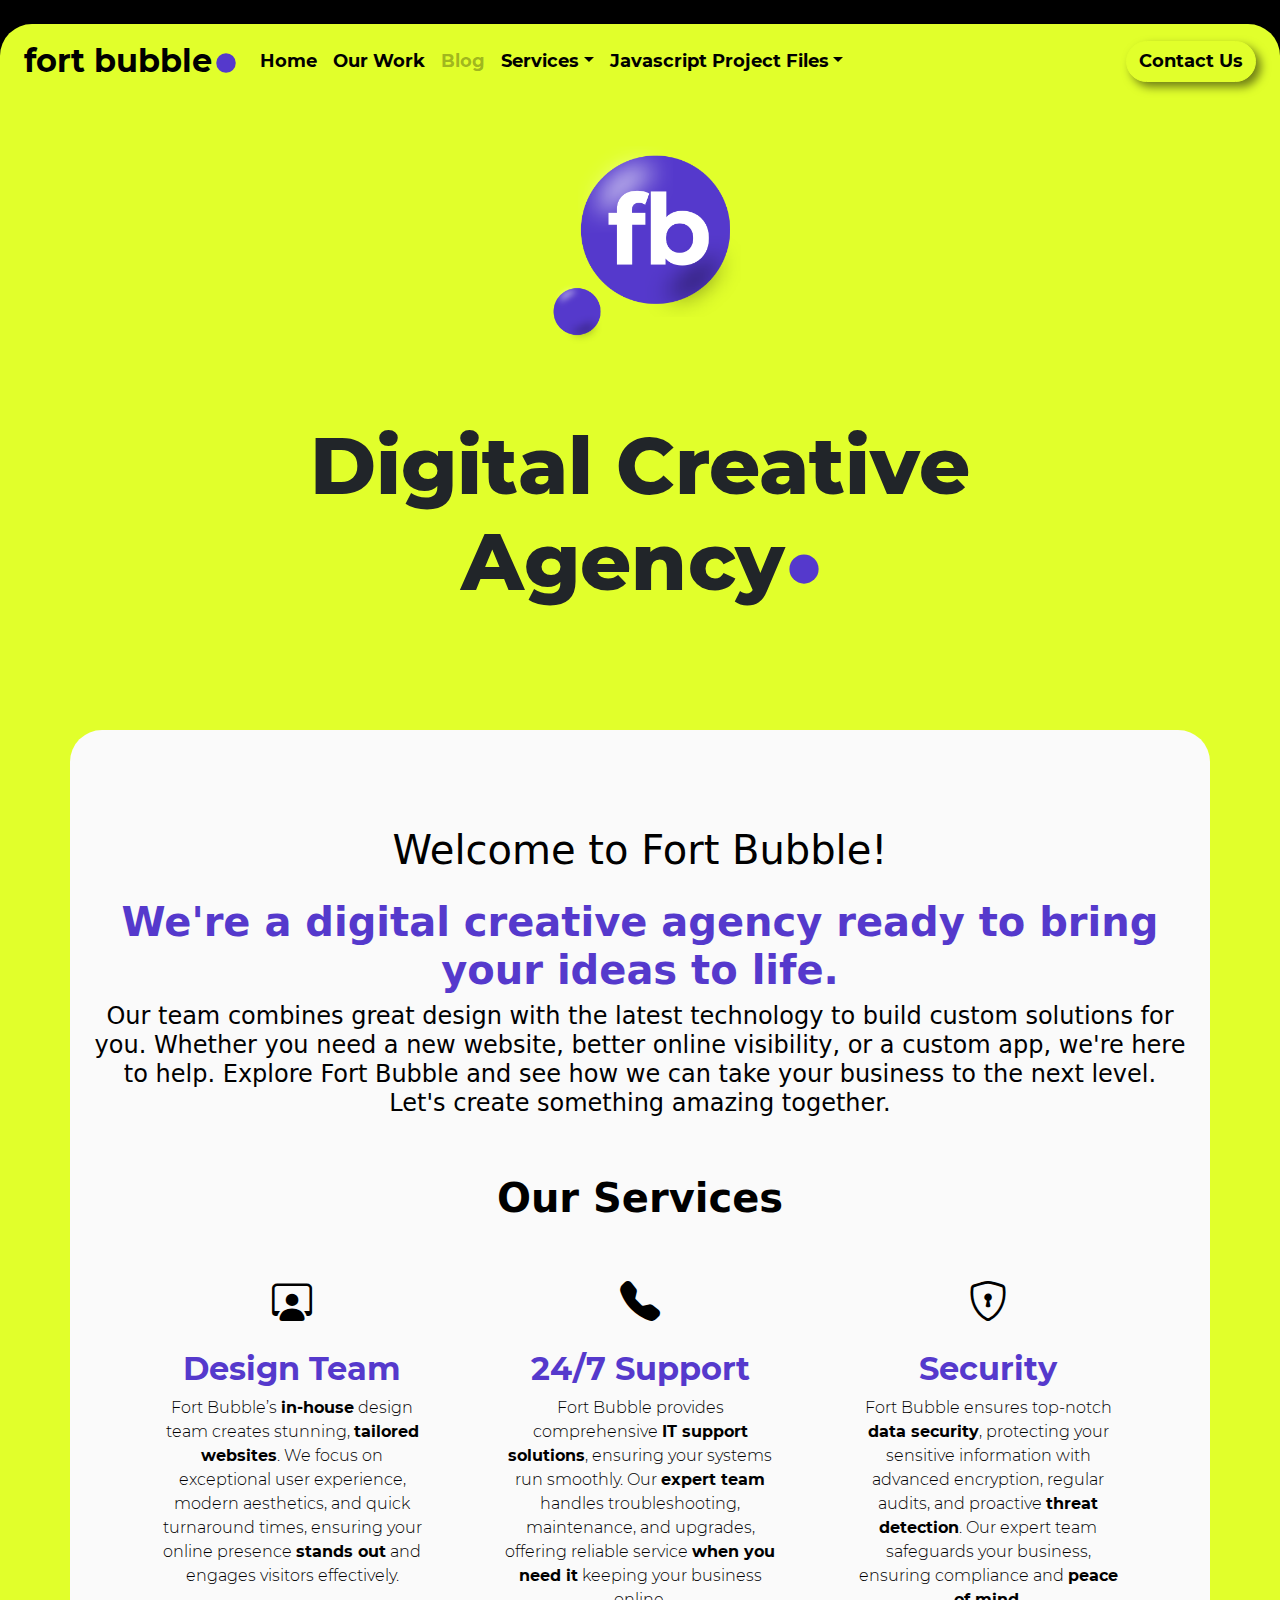
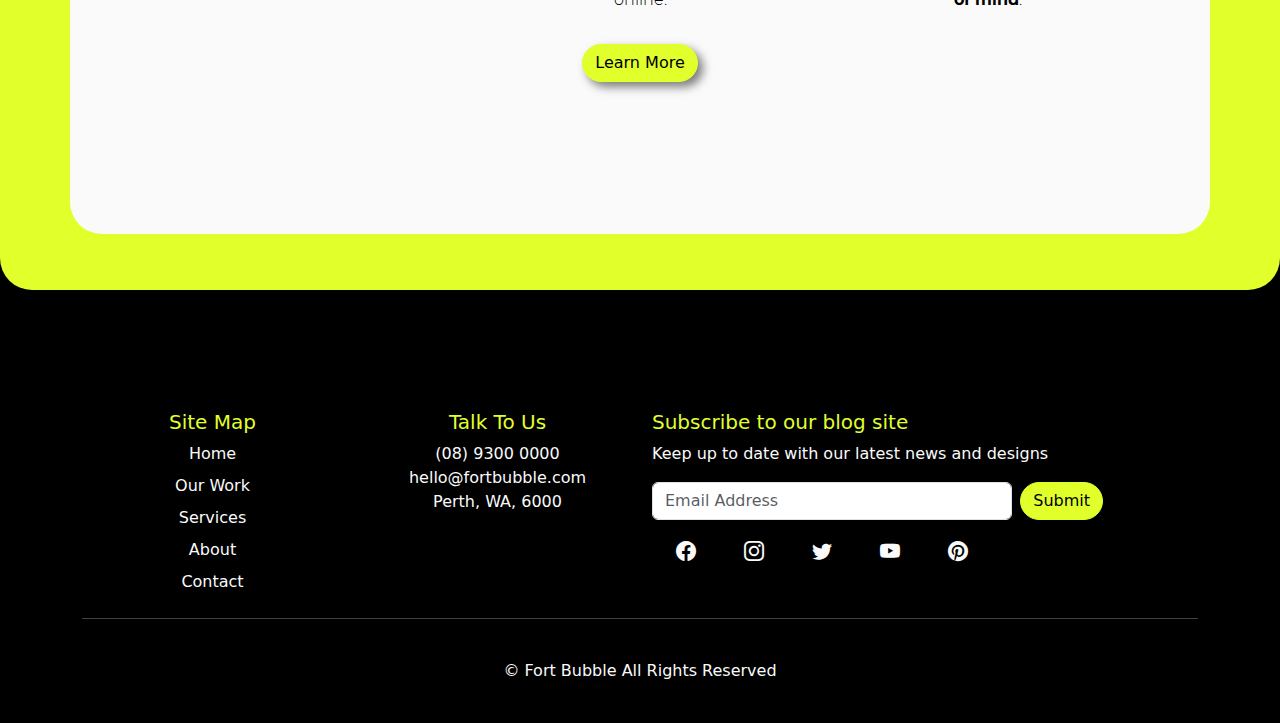
==== commit 2ea71840: "Add files via upload" ====
--- a/index.html
+++ b/index.html
@@ -3,12 +3,17 @@
 <head>
     <meta charset="utf-8">
     <meta name="viewport" content="width=device-width, initial-scale=1.0">
-    <title>Fort Bubble</title>
+    <meta name="description" content="Discover expert website development in Perth, WA with Fort Bubble. 
+    We specialize in crafting responsive, user-friendly websites tailored to your business needs. Contact us today for innovative digital solutions!">
+    <meta name="keywords" content="Perth web development Website design WA Western Australia Custom websites Perth Responsive web design E-commerce solutions 
+    SEO friendly websites Mobile friendly websites Website maintenance services Digital marketing Perth Small business websites">
+    <title>Fort Bubble Digital Websites and Branding</title>
     <link rel="stylesheet" href="https://cdn.jsdelivr.net/npm/bootstrap-icons@1.11.3/font/bootstrap-icons.min.css">
     <link rel="stylesheet" href="https://cdnjs.cloudflare.com/ajax/libs/font-awesome/6.5.2/css/all.min.css">
     <link rel="stylesheet" href="css/bootstrap.min.css">
     <link rel="stylesheet" href="css/styles.css">
     <link rel="icon" href="assets/images/icons/16x16_logo.svg">
+    <link rel="apple-touch-icon" href="assets/images/icons/16x16_logo.svg">
 </head>
 
 <body class="bg-black">
@@ -41,6 +46,14 @@
                                     <li><a class="dropdown-item navbar-links disabled" aria-disabled="true" href="#">Project Management</a></li>
                                     <li><a class="dropdown-item navbar-links disabled" aria-disabled="true" href="#">Cyber Security</a></li>
                                     <li><a class="dropdown-item navbar-links disabled" aria-disabled="true" href="#">AI Integration</a></li>
+                                </ul>
+                            </li>
+                            <li class="nav-item dropdown">
+                                <a class="nav-link navbar-links dropdown-toggle" href="#" data-bs-toggle="dropdown" aria-expanded="false">Javascript Project Files</a>
+                                <ul class="dropdown-menu">
+                                    <li><a class="dropdown-item navbar-links" href="Javascript Projects/background_color_changer/index.html">Background color Changer</a></li>
+                                    <li><a class="dropdown-item navbar-links" href="Javascript Projects/hex_color/index.html">Hex Color Randomiser</a></li>
+                                    <li><a class="dropdown-item navbar-links" href="Javascript Projects/random_quotes/index.html">Random Quote Generator</a></li>
                                 </ul>
                             </li>
                         </ul>
